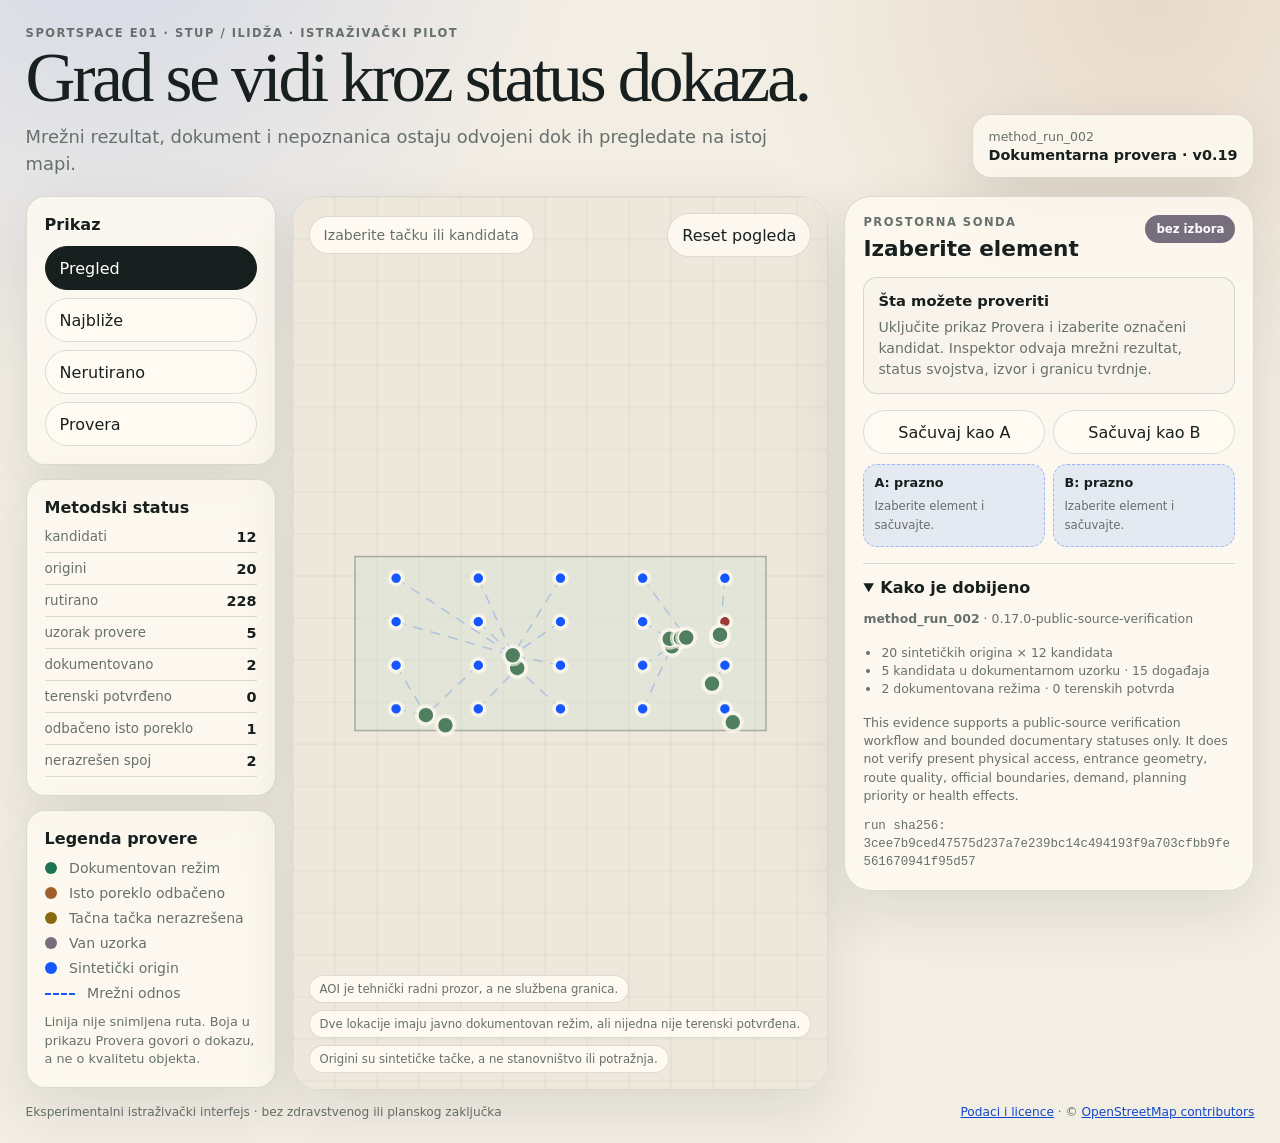
==== index.html @ ebc0cbc0 "Publish SportSpace E01 pilot" ====
<!doctype html>
<html lang="bs">
<head>
  <meta charset="utf-8">
  <meta name="viewport" content="width=device-width, initial-scale=1">
  <meta name="description" content="SportSpace E01: interaktivni GIS pilot za inspekciju mrežnih rezultata, javnih izvora i granica dokaza.">
  <title>SportSpace E01 · dokazna mapa</title>
  <link rel="stylesheet" href="style.css">
</head>
<body>
  <a class="skip-link" href="#inspector">Preskoči na inspektor</a>
  <div class="app-shell">
    <header class="topbar" aria-label="Status pilota">
      <div>
        <p class="eyebrow">SportSpace E01 · Stup / Ilidža · istraživački pilot</p>
        <h1>Grad se vidi kroz status dokaza.</h1>
        <p class="lead">Mrežni rezultat, dokument i nepoznanica ostaju odvojeni dok ih pregledate na istoj mapi.</p>
      </div>
      <div class="release-card" aria-label="Izdanje podataka">
        <span>method_run_002</span>
        <strong>Dokumentarna provera · v0.19</strong>
      </div>
    </header>

    <main class="workspace">
      <aside class="rail" aria-label="Kontrole i legenda">
        <section class="panel compact">
          <h2>Prikaz</h2>
          <div class="mode-grid" role="group" aria-label="Slojevi mape">
            <button class="mode-btn is-active" data-mode="overview">Pregled</button>
            <button class="mode-btn" data-mode="nearest">Najbliže</button>
            <button class="mode-btn" data-mode="unroutable">Nerutirano</button>
            <button class="mode-btn" data-mode="verification">Provera</button>
          </div>
        </section>

        <section class="panel compact">
          <h2>Metodski status</h2>
          <dl class="metric-list" id="metricList"></dl>
        </section>

        <section class="panel compact">
          <h2>Legenda provere</h2>
          <ul class="legend-list">
            <li><span class="dot documented"></span> Dokumentovan režim</li>
            <li><span class="dot rejected"></span> Isto poreklo odbačeno</li>
            <li><span class="dot unresolved"></span> Tačna tačka nerazrešena</li>
            <li><span class="dot unsampled"></span> Van uzorka</li>
            <li><span class="dot origin"></span> Sintetički origin</li>
            <li><span class="line-sample"></span> Mrežni odnos</li>
          </ul>
          <p class="microcopy">Linija nije snimljena ruta. Boja u prikazu Provera govori o dokazu, a ne o kvalitetu objekta.</p>
        </section>
      </aside>

      <section class="map-stage" aria-label="Interaktivna dokazna mapa">
        <canvas id="mapCanvas" width="1200" height="850" tabindex="0" aria-label="Mapa tehničkog prozora, sintetičkih origina i kandidata aktivnosti"></canvas>
        <div class="map-hud" aria-live="polite">
          <span id="hoverReadout">Izaberite tačku ili kandidata</span>
          <button id="resetViewBtn" type="button">Reset pogleda</button>
        </div>
        <div class="status-strip" id="guardrailStrip"></div>
      </section>

      <aside class="inspector panel" id="inspector" aria-label="Inspektor izabranog elementa">
        <div class="inspector-head">
          <div>
            <p class="eyebrow">Prostorna sonda</p>
            <h2 id="selectionTitle">Izaberite element</h2>
          </div>
          <div class="status-pill" id="selectionStatus">bez izbora</div>
        </div>

        <div id="selectionBody" class="selection-body"></div>

        <div class="compare-actions" role="group" aria-label="A/B poređenje">
          <button id="pinA" type="button">Sačuvaj kao A</button>
          <button id="pinB" type="button">Sačuvaj kao B</button>
        </div>
        <div class="compare-grid" id="compareGrid"></div>

        <details class="evidence-box" open>
          <summary>Kako je dobijeno</summary>
          <div id="evidencePanel"></div>
        </details>
      </aside>
    </main>

    <footer class="site-footer">
      <span>Eksperimentalni istraživački interfejs · bez zdravstvenog ili planskog zaključka</span>
      <span><a href="DATA-LICENSE.md">Podaci i licence</a> · © <a href="https://www.openstreetmap.org/copyright" target="_blank" rel="noopener">OpenStreetMap contributors</a></span>
    </footer>
  </div>
  <script src="data/sportspace-data.js"></script>
  <script src="app.js"></script>
</body>
</html>
---- style.css ----
:root {
  --paper: #f3eee4;
  --surface: rgba(255, 251, 243, .78);
  --ink: #18201f;
  --muted: #66706c;
  --hairline: rgba(24, 32, 31, .14);
  --blue: #1557ff;
  --green: #1c7552;
  --orange: #a35f2b;
  --gold: #8a6a10;
  --unknown: #766d7d;
  --danger: #983c37;
  --shadow: 0 20px 60px rgba(24, 32, 31, .11);
  font-family: Inter, ui-sans-serif, system-ui, -apple-system, BlinkMacSystemFont, "Segoe UI", sans-serif;
}
* { box-sizing: border-box; }
html, body { min-height: 100%; }
body {
  margin: 0;
  color: var(--ink);
  background:
    radial-gradient(circle at 8% -8%, rgba(21,87,255,.14), transparent 30rem),
    radial-gradient(circle at 90% 0%, rgba(163,95,43,.14), transparent 25rem),
    var(--paper);
}
button { font: inherit; min-height: 44px; border: 1px solid var(--hairline); border-radius: 999px; padding: 0 14px; color: var(--ink); background: rgba(255,251,243,.86); cursor: pointer; transition: 140ms ease; }
button:hover { border-color: rgba(21,87,255,.42); background: #fffdf8; }
button:active { transform: translateY(1px); }
button:focus-visible, canvas:focus-visible, summary:focus-visible, a:focus-visible { outline: 3px solid rgba(21,87,255,.42); outline-offset: 3px; }
a { color: #1247cc; }
.skip-link { position: fixed; z-index: 30; left: 16px; top: 12px; transform: translateY(-160%); padding: 10px 14px; color: white; background: var(--ink); border-radius: 999px; }
.skip-link:focus { transform: translateY(0); }
.app-shell { min-height: 100vh; padding: clamp(12px, 2vw, 28px); }
.topbar { max-width: 1720px; margin: 0 auto 18px; display: flex; align-items: end; justify-content: space-between; gap: 24px; }
.topbar > *, .workspace > * { min-width: 0; }
.eyebrow { margin: 0 0 8px; color: var(--muted); font-size: .72rem; letter-spacing: .13em; text-transform: uppercase; font-weight: 850; }
h1 { max-width: 1050px; margin: 0; font-family: Georgia, "Times New Roman", serif; font-size: clamp(2.3rem, 5.4vw, 6.6rem); line-height: .88; font-weight: 520; letter-spacing: -.045em; }
.lead { max-width: 760px; margin: 16px 0 0; font-size: clamp(.95rem, 1.4vw, 1.16rem); line-height: 1.5; color: var(--muted); }
.release-card { flex: 0 0 auto; padding: 14px 16px; border: 1px solid var(--hairline); border-radius: 19px; background: var(--surface); box-shadow: var(--shadow); }
.release-card span { display: block; color: var(--muted); font-size: .78rem; }
.release-card strong { display: block; margin-top: 3px; font-size: .9rem; }
.workspace { max-width: 1720px; min-height: min(820px, calc(100vh - 205px)); margin: 0 auto; display: grid; grid-template-columns: minmax(210px, 250px) minmax(480px, 1fr) minmax(320px, 410px); gap: 16px; }
.panel, .map-stage { border: 1px solid var(--hairline); border-radius: 27px; background: var(--surface); box-shadow: var(--shadow); backdrop-filter: blur(18px); }
.panel { padding: 18px; }
.panel.compact { border-radius: 19px; }
.rail { display: flex; flex-direction: column; gap: 14px; }
h2 { margin: 0 0 12px; font-size: 1rem; }
.mode-grid { display: grid; gap: 8px; }
.mode-btn { text-align: left; }
.mode-btn.is-active { color: white; background: var(--ink); border-color: var(--ink); }
.metric-list { display: grid; gap: 8px; margin: 0; }
.metric-list div { display: flex; justify-content: space-between; gap: 12px; padding-bottom: 7px; border-bottom: 1px solid var(--hairline); }
.metric-list dt { color: var(--muted); font-size: .84rem; }
.metric-list dd { margin: 0; font-size: .9rem; font-weight: 850; font-variant-numeric: tabular-nums; }
.legend-list { list-style: none; display: grid; gap: 9px; padding: 0; margin: 0; color: var(--muted); font-size: .88rem; }
.dot { display: inline-block; width: 12px; height: 12px; margin-right: 8px; vertical-align: -1px; border-radius: 50%; }
.dot.documented { background: var(--green); }
.dot.rejected { background: var(--orange); }
.dot.unresolved { background: var(--gold); }
.dot.unsampled { background: var(--unknown); }
.dot.origin { background: var(--blue); }
.line-sample { display: inline-block; width: 30px; margin-right: 8px; vertical-align: middle; border-top: 2px dashed var(--blue); }
.microcopy { margin: 12px 0 0; color: var(--muted); font-size: .8rem; line-height: 1.45; }
.map-stage { position: relative; min-height: 680px; overflow: hidden; }
#mapCanvas { display: block; width: 100%; max-width: 100%; min-width: 0; height: 100%; min-height: 680px; cursor: crosshair; }
.map-hud { position: absolute; z-index: 2; left: 16px; right: 16px; top: 16px; display: flex; align-items: center; justify-content: space-between; gap: 12px; pointer-events: none; }
.map-hud > * { pointer-events: auto; }
#hoverReadout { max-width: min(720px, 73%); padding: 10px 14px; color: var(--muted); background: rgba(255,251,243,.9); border: 1px solid var(--hairline); border-radius: 999px; font-size: .88rem; }
.status-strip { position: absolute; z-index: 2; left: 16px; right: 16px; bottom: 16px; display: flex; flex-wrap: wrap; gap: 7px; pointer-events: none; }
.guardrail-chip, .status-pill, .verification-badge { display: inline-flex; align-items: center; min-height: 28px; padding: 5px 10px; border-radius: 999px; border: 1px solid var(--hairline); background: rgba(255,251,243,.91); color: var(--muted); font-size: .73rem; line-height: 1.2; }
.status-pill { color: white; border-color: transparent; background: var(--unknown); font-weight: 850; white-space: nowrap; }
.status-pill.documented, .verification-badge.documented { background: var(--green); color: white; }
.status-pill.rejected, .verification-badge.rejected { background: var(--orange); color: white; }
.status-pill.unresolved, .verification-badge.unresolved { background: var(--gold); color: white; }
.status-pill.unsampled, .verification-badge.unsampled { background: var(--unknown); color: white; }
.status-pill.origin-status { background: var(--blue); }
.inspector { overflow: auto; max-height: min(820px, calc(100vh - 205px)); }
.inspector-head { display: flex; align-items: flex-start; justify-content: space-between; gap: 12px; margin-bottom: 16px; }
.inspector h2 { margin: 0; font-size: 1.35rem; line-height: 1.1; overflow-wrap: anywhere; }
.selection-body { display: grid; gap: 12px; }
.info-card { padding: 14px; border: 1px solid var(--hairline); border-radius: 14px; background: rgba(246,242,233,.65); }
.info-card h3 { margin: 0 0 8px; font-size: .92rem; }
.info-card p { margin: 0; color: var(--muted); font-size: .88rem; line-height: 1.48; }
.status-explain { padding-bottom: 10px; }
.kv { display: grid; grid-template-columns: minmax(0, 1fr) auto; gap: 7px 12px; font-size: .86rem; }
.kv span:nth-child(odd) { color: var(--muted); }
.kv span:nth-child(even) { max-width: 195px; text-align: right; overflow-wrap: anywhere; font-weight: 800; font-variant-numeric: tabular-nums; }
.event-list { display: grid; gap: 10px; }
.event-list article { padding-top: 10px; border-top: 1px solid var(--hairline); }
.event-list article:first-child { padding-top: 0; border-top: 0; }
.event-list article > div { display: flex; align-items: center; justify-content: space-between; gap: 8px; }
.event-list p { margin-top: 6px; }
.event-list small, .source-list small { display: block; margin-top: 4px; color: var(--muted); font-size: .72rem; }
.verification-badge { min-height: 22px; padding: 3px 7px; font-size: .65rem; }
.source-list { display: grid; gap: 10px; padding: 0; margin: 0; list-style: none; }
.source-link { font-size: .82rem; font-weight: 750; overflow-wrap: anywhere; }
.compare-actions { display: grid; grid-template-columns: 1fr 1fr; gap: 8px; margin: 16px 0 10px; }
.compare-grid { display: grid; grid-template-columns: 1fr 1fr; gap: 8px; }
.compare-card { min-height: 83px; padding: 10px; border: 1px dashed rgba(21,87,255,.35); border-radius: 14px; background: rgba(21,87,255,.1); }
.compare-card strong { display: block; margin-bottom: 5px; font-size: .8rem; }
.compare-card span { color: var(--muted); font-size: .73rem; }
.evidence-box { margin-top: 16px; padding-top: 14px; border-top: 1px solid var(--hairline); }
.evidence-box summary { cursor: pointer; font-weight: 850; }
.evidence-box p, .evidence-box li { color: var(--muted); font-size: .78rem; line-height: 1.45; }
.evidence-box ul { padding-left: 18px; }
.hash { font-family: ui-monospace, SFMono-Regular, Menlo, Consolas, monospace; overflow-wrap: anywhere; }
.site-footer { max-width: 1720px; margin: 15px auto 0; display: flex; justify-content: space-between; gap: 16px; color: var(--muted); font-size: .76rem; }
@media (max-width: 1180px) {
  .workspace { grid-template-columns: 210px minmax(0, 1fr); }
  .inspector { grid-column: 1 / -1; max-height: none; }
}
@media (max-width: 760px) {
  .app-shell { padding: 10px; }
  .topbar { display: block; }
  .release-card { margin-top: 14px; }
  .workspace { grid-template-columns: minmax(0, 1fr); min-height: auto; }
  .rail { order: 2; }
  .map-stage { order: 1; min-height: 560px; }
  .inspector { order: 3; }
  #mapCanvas { min-height: 560px; }
  .map-hud { align-items: stretch; flex-direction: column; }
  #hoverReadout { max-width: 100%; }
  .compare-grid { grid-template-columns: 1fr; }
  .site-footer { display: grid; }
}
@media (prefers-reduced-motion: reduce) {
  *, *::before, *::after { animation-duration: .001ms !important; transition-duration: .001ms !important; }
}
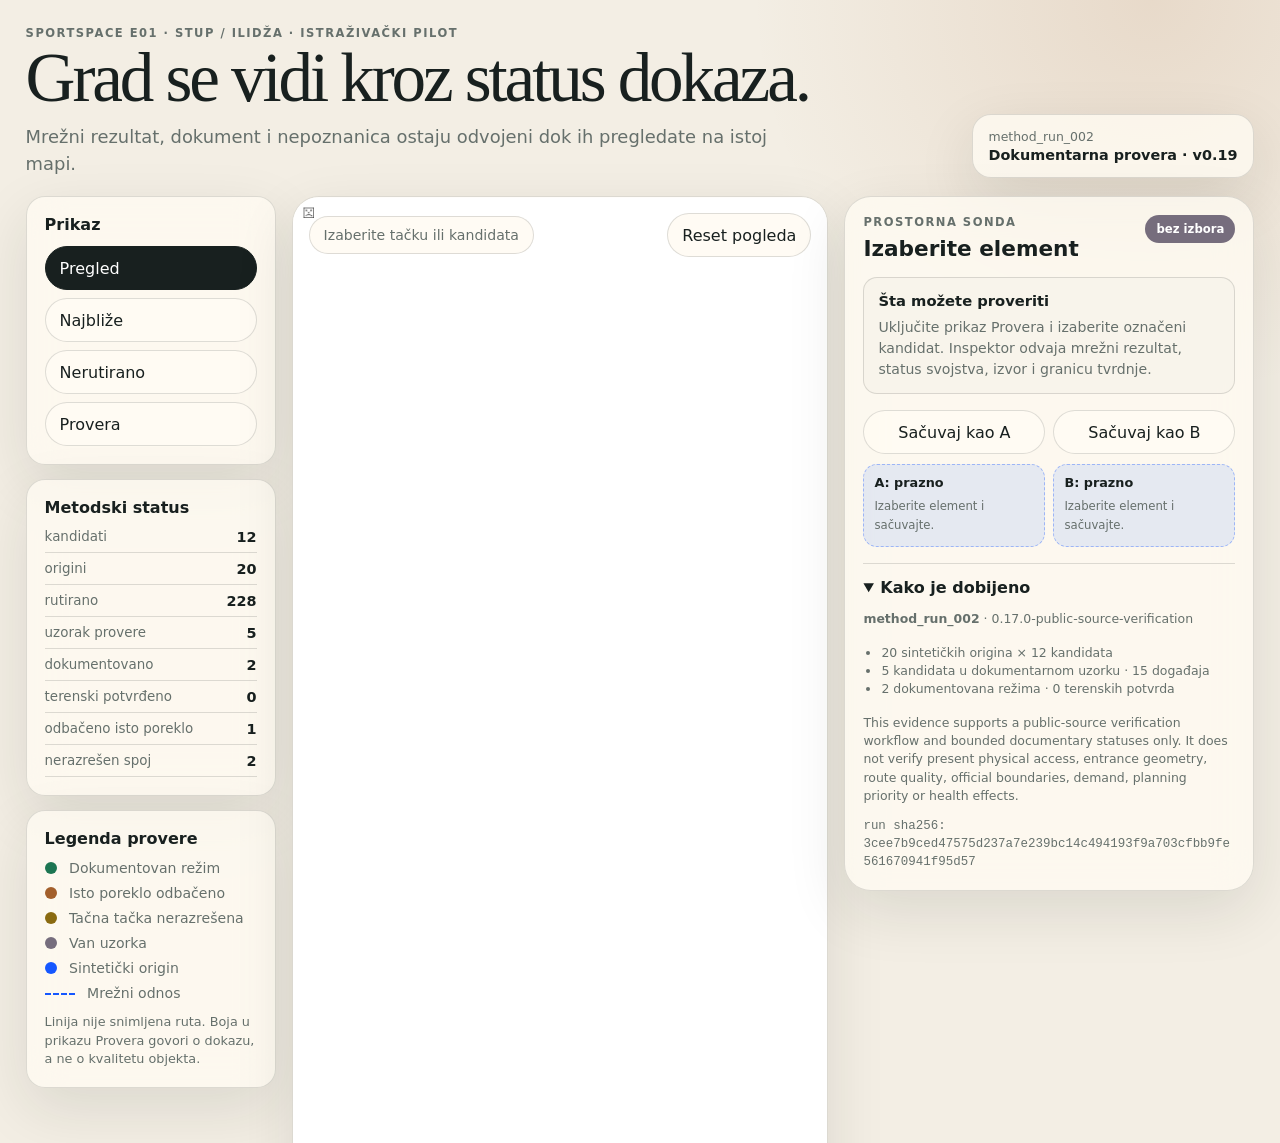
==== commit 78b6c61d: "Credit SportSpace research team" ====
--- a/index.html
+++ b/index.html
@@ -87,7 +87,8 @@
     </main>
 
     <footer class="site-footer">
-      <span>Eksperimentalni istraživački interfejs · bez zdravstvenog ili planskog zaključka</span>
+      <span>Istraživački tim: Semir Poturak · prof. dr. Amra Tuzović</span>
+      <span>Eksperimentalni interfejs · bez zdravstvenog ili planskog zaključka</span>
       <span><a href="DATA-LICENSE.md">Podaci i licence</a> · © <a href="https://www.openstreetmap.org/copyright" target="_blank" rel="noopener">OpenStreetMap contributors</a></span>
     </footer>
   </div>
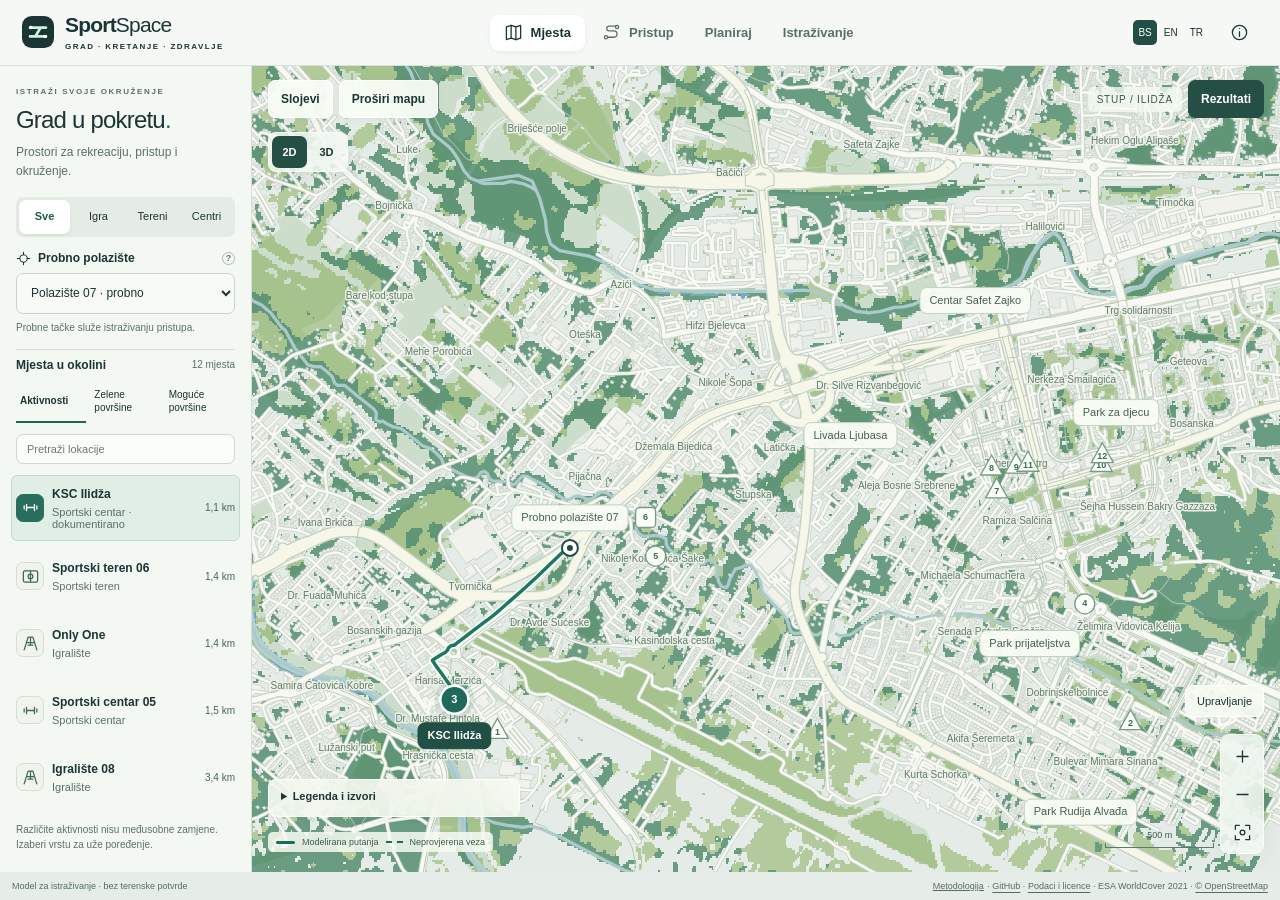
==== commit 3a4402a5: "Publish SportSpace v0.30" ====
--- a/index.html
+++ b/index.html
@@ -3,96 +3,80 @@
 <head>
   <meta charset="utf-8">
   <meta name="viewport" content="width=device-width, initial-scale=1">
-  <meta name="description" content="SportSpace E01: interaktivni GIS pilot za inspekciju mrežnih rezultata, javnih izvora i granica dokaza.">
-  <title>SportSpace E01 · dokazna mapa</title>
-  <link rel="stylesheet" href="style.css">
-</head>
+  <meta name="theme-color" content="#e8eeeb">
+  <meta name="description" content="SportSpace — istraži uslove grada za svakodnevno kretanje. Prostori za aktivnost, mrežni pristup i jasna osnova svakog nalaza.">
+  <title>SportSpace — grad u pokretu</title>
+  <link rel="stylesheet" href="style.css"><link rel="stylesheet" href="planning.css"><link rel="stylesheet" href="environment.css">
+<link rel="stylesheet" href="layers.css"><link rel="stylesheet" href="composition.css"></head>
 <body>
-  <a class="skip-link" href="#inspector">Preskoči na inspektor</a>
-  <div class="app-shell">
-    <header class="topbar" aria-label="Status pilota">
-      <div>
-        <p class="eyebrow">SportSpace E01 · Stup / Ilidža · istraživački pilot</p>
-        <h1>Grad se vidi kroz status dokaza.</h1>
-        <p class="lead">Mrežni rezultat, dokument i nepoznanica ostaju odvojeni dok ih pregledate na istoj mapi.</p>
+  <a class="skip-link" href="#placesList">Preskoči mapu na listu mesta</a>
+  <header class="topbar">
+    <a class="brand" href="./" aria-label="SportSpace, početni pogled">
+      <svg viewBox="0 0 36 36" fill="none" aria-hidden="true"><rect width="36" height="36" rx="11" fill="currentColor"/><path d="M9 13h12l-6 10h12M9 23h6M21 13h6" stroke="#cbf2de" stroke-width="3" stroke-linecap="round" stroke-linejoin="round"/><circle cx="10" cy="13" r="2" fill="white"/><circle cx="26" cy="23" r="2" fill="white"/></svg>
+      <span>Sport<span class="brand-light">Space</span><small>GRAD · KRETANJE · ZDRAVLJE</small></span>
+    </a>
+    <nav class="main-nav" aria-label="Istraživanje grada">
+      <button type="button" class="nav-item active" data-view="places" aria-pressed="true"><span data-icon="map"></span>Mesta</button>
+      <button type="button" class="nav-item" data-view="access" aria-pressed="false"><span data-icon="route"></span>Pristup</button>
+      <button type="button" class="nav-item" id="planningBtn">Planiraj</button>
+      <button type="button" class="nav-item" id="findingsBtn"><span data-icon="chart"></span>Nalazi</button>
+    </nav>
+    <div class="header-context"><span class="location"><span data-icon="pin"></span>Stup / Ilidža</span><div class="language-switch" aria-label="Language / Jezik / Dil"><button type="button" data-language="bs">BS</button><button type="button" data-language="en">EN</button><button type="button" data-language="tr">TR</button></div><span class="pilot-tag">Istraživački pilot <span>24</span></span><button class="icon-button" id="aboutBtn" type="button" aria-label="O projektu"><span data-icon="info"></span></button></div>
+  </header>
+
+  <main class="workspace" id="workspace">
+    <div class="map-surface" id="mapSurface"><canvas id="spatialCanvas" aria-hidden="true" hidden></canvas><canvas id="mapCanvas" tabindex="0" aria-label="Mapa Stupa i Ilidže. Strelice pomeraju pogled, plus i minus menjaju razmeru. Mesta možete izabrati i iz tekstualne liste."></canvas></div>
+    <div class="map-loading" id="loading" role="status">Pripremamo vaš pogled na grad…</div>
+    <div class="mobile-intro"><p class="eyebrow">STUP / ILIDŽA</p><h1>Grad u pokretu.</h1><p>Mesta, vreme puta i scenariji pristupa.</p><div class="mobile-selects"><label><span class="sr-only">Vrsta aktivnosti</span><select id="mobileActivity"><option value="all">Sve aktivnosti</option><option value="playground">Igra</option><option value="pitch">Sport na terenu</option><option value="sports_centre">Sportski centri</option></select></label><label><span class="sr-only">Probno polazište</span><select id="mobileOrigin"></select></label></div></div>
+
+    <aside class="explore glass" aria-label="Izbor aktivnosti i mesta">
+      <div class="explore-heading"><p class="eyebrow">ISTRAŽI SVOJE OKRUŽENJE</p><button type="button" class="icon-button mobile-only" id="closeBrowse" aria-label="Zatvori listu"><span data-icon="close"></span></button></div>
+      <h1>Grad u pokretu<span>.</span></h1><p class="intro-copy">Pronađi mesta za aktivnost. Uporedi vreme puta. Ispitaj kako se izbor menja.</p>
+      <div class="activity-options" role="group" aria-label="Vrsta aktivnosti">
+        <button type="button" data-activity="all" class="selected" aria-pressed="true">Sve</button><button type="button" data-activity="playground" aria-pressed="false">Igra</button><button type="button" data-activity="pitch" aria-pressed="false">Tereni</button><button type="button" data-activity="sports_centre" aria-pressed="false">Centri</button>
       </div>
-      <div class="release-card" aria-label="Izdanje podataka">
-        <span>method_run_002</span>
-        <strong>Dokumentarna provera · v0.19</strong>
+      <label class="origin-label" for="originSelect"><span data-icon="origin"></span>Probno polazište <span class="hint" title="Sintetička tačka za ispitivanje modela, ne stvarna adresa ili stanovnik">?</span></label>
+      <select id="originSelect" class="origin-select"></select>
+      <p class="sampling-note">Probne tačke služe istraživanju pristupa.</p>
+      <div class="list-heading"><h2 id="listTitle">Mesta u okolini</h2><span id="placeCount"></span></div>
+
+      <div class="places-list" id="placesList" tabindex="-1" aria-label="Mesta za aktivnost"></div>
+      <p class="list-footnote" id="listFootnote">Redosled prema izračunatoj mrežnoj udaljenosti.</p>
+    </aside>
+
+    <div class="map-topline" aria-hidden="true"><span class="map-mark"></span><span>PROSTOR ZA AKTIVNOST</span><span class="map-topline-date">OSM · 19.09.2026.</span></div>
+    <div class="view-switch glass" role="group" aria-label="Dimenzije prikaza"><button type="button" data-dimension="2d" aria-pressed="true">2D</button><button type="button" data-dimension="3d" aria-pressed="false">3D</button><span class="view-divider"></span><button type="button" id="rotateLeft" aria-label="Rotiraj prostorni pogled ulevo" title="Rotiraj ulevo">↶</button><button type="button" id="rotateRight" aria-label="Rotiraj prostorni pogled udesno" title="Rotiraj udesno">↷</button></div>
+    <div class="env-layer-badge" id="environmentLayerBadge" hidden>Vegetacione klase · ESA WorldCover 2021<br>Tamno: drveće · svetlo: vegetacija · plavo: voda<br><span class="tree-symbol-note">3D stabla su simboli ćelija, bez izmerenih visina.</span></div>
+    <div class="height-note" id="heightNote" hidden>Visine: OSM / procena iz etaža · nepoznate ravno</div>
+
+    <aside class="detail-panel glass" id="detailPanel" aria-label="Rezultat izabranog mesta">
+      <button type="button" class="mobile-result" id="mobileResult" aria-expanded="false" aria-controls="detailContent"><span class="result-icon" data-icon="pin"></span><span><small>IZABRANO MESTO</small><strong id="mobileResultName">Izaberi mesto</strong></span><span class="mobile-result-value" id="mobileResultValue"></span><span data-icon="chevron"></span></button>
+      <div class="detail-content" id="detailContent">
+        <div class="detail-head"><p class="eyebrow">IZABRANO MESTO</p><button type="button" class="icon-button mobile-only" id="closeDetail" aria-label="Sažmi rezultat"><span data-icon="close"></span></button><span class="index-tag" id="selectionNumber"></span></div>
+        <h2 id="selectionTitle">Izaberi mesto</h2><p class="place-kind" id="selectionKind"></p>
+        <div class="measure-toggle" role="group" aria-label="Način merenja udaljenosti"><button type="button" data-measure="network" class="selected" aria-pressed="true"><span data-icon="route"></span>Kroz mrežu</button><button type="button" data-measure="air" aria-pressed="false"><span data-icon="line"></span>Vazdušno</button></div>
+        <div id="accessSummary" class="access-summary" hidden></div><div id="selectionBody"></div>
+        <div id="environmentQuick" class="environment-quick"></div><div class="evidence-summary" id="evidenceSummary"></div>
+        <details class="evidence-details" id="evidenceDetails"><summary>Detalji i izvori <span data-icon="arrow"></span></summary><div id="evidenceBody"></div></details>
       </div>
-    </header>
+    </aside>
 
-    <main class="workspace">
-      <aside class="rail" aria-label="Kontrole i legenda">
-        <section class="panel compact">
-          <h2>Prikaz</h2>
-          <div class="mode-grid" role="group" aria-label="Slojevi mape">
-            <button class="mode-btn is-active" data-mode="overview">Pregled</button>
-            <button class="mode-btn" data-mode="nearest">Najbliže</button>
-            <button class="mode-btn" data-mode="unroutable">Nerutirano</button>
-            <button class="mode-btn" data-mode="verification">Provera</button>
-          </div>
-        </section>
+    <div class="map-layers glass" role="group" aria-label="Kartografski prikaz"><button type="button" id="buildingsBtn" aria-pressed="true"><span data-icon="layers"></span>Zgrade</button><span class="control-divider"></span><button type="button" id="originsBtn" aria-pressed="false"><span data-icon="origin"></span>Polazišta</button><span class="control-divider"></span><button type="button" id="environmentBtn">Zelenilo · voda · vazduh</button></div>
+    <details class="map-help glass"><summary>Kako se kreće mapa?</summary><p>Povuci: pomeranje · točkić ili dva prsta: zum.<br>3D: desni taster + povlačenje ili Shift + povlačenje rotira i naginje. Dva prsta mogu i da rotiraju.<br>Klik na broj: detalji. Tastatura: strelice, +/−, Home; Q/E rotacija, R/F nagib.</p></details><div class="map-controls glass" aria-label="Kontrole mape"><button type="button" class="icon-button compass" id="northBtn" aria-label="Vrati početni kadar">N<span>↑</span></button><span class="control-divider"></span><button type="button" class="icon-button" id="zoomIn" aria-label="Uvećaj mapu"><span data-icon="plus"></span></button><button type="button" class="icon-button" id="zoomOut" aria-label="Umanji mapu"><span data-icon="minus"></span></button><button type="button" class="icon-button" id="fitBtn" aria-label="Prikaži celo područje"><span data-icon="fit"></span></button></div>
+    <div class="map-key"><span class="legend-route"></span><span id="mapKeyLabel">Modelovana putanja</span><span class="key-separator">·</span><span class="legend-snap"></span>Neproverena veza</div>
+    <div class="map-scale" id="mapScale" aria-label="Razmera mape"></div>
+    <section class="finding-strip glass" aria-label="Istraživački nalaz"><div class="finding-index">01<span>/ 03</span></div><div class="finding-title"><p class="eyebrow">ŠTA NAM PODACI OTKRIVAJU</p><h2>Blizu na mapi.<br>Drugačije kroz grad.</h2></div><div class="finding-number"><strong>5<span>/19</span></strong><span>polazišta menja<br>najbliže mesto</span></div><p class="finding-copy">Izbor vazdušne ili mrežne udaljenosti menja odgovor u ovom probnom modelu.</p><button type="button" id="storyBtn" class="story-button">Istraži razliku <span data-icon="arrow"></span></button></section>
+    <footer class="map-footer"><span>Model za istraživanje · bez terenske potvrde</span><span><button type="button" id="methodologyBtn">Metodologija</button><span> · </span><a href="https://github.com/3esign/sportspace-pilot" target="_blank" rel="noopener" title="Javni repozitorijum za objavljenu v0.30 verziju">GitHub</a><span> · </span><a href="DATA-LICENSE.md">Podaci i licence</a><span> · ESA WorldCover 2021</span><span> · </span><a href="https://www.openstreetmap.org/copyright" target="_blank" rel="noopener">© OpenStreetMap</a></span></footer>
+    <div class="map-tooltip" id="mapTooltip" hidden></div>
+    <p class="sr-only" id="liveAnnouncement" role="status" aria-live="polite"></p>
+  </main>
 
-        <section class="panel compact">
-          <h2>Metodski status</h2>
-          <dl class="metric-list" id="metricList"></dl>
-        </section>
+  <dialog id="findingsDialog" class="modal"><div class="modal-top"><span class="eyebrow">SPORTSPACE / ISTRAŽIVANJE</span><button type="button" class="icon-button" data-close="findingsDialog" aria-label="Zatvori nalaze"><span data-icon="close"></span></button></div><h2>Šta za sada znamo.</h2><p class="modal-lead">Mali, proverljiv pilot o mogućnostima kretanja kroz grad.</p><div id="findingsContent"></div><div class="research-chain"><span>Prostor</span><span>→</span><span>Mogućnosti kretanja</span><span>→</span><span class="future">Ponašanje</span><span>→</span><span class="future">Zdravlje</span></div><p class="modal-note">Sada ispitujemo prostor i model pristupa. Stvarno korišćenje prostora i zdravstveni efekti još nisu mereni.</p></dialog>
+  <dialog id="aboutDialog" class="modal"><div class="modal-top"><span class="eyebrow">O PROJEKTU</span><button type="button" class="icon-button" data-close="aboutDialog" aria-label="Zatvori opis projekta"><span data-icon="close"></span></button></div><h2>Grad kao prostor<br>svakodnevnog kretanja.</h2><p class="modal-lead">SportSpace povezuje mesta za aktivnost, puteve do njih i osnovu svakog nalaza. Cilj je da razumemo šta grad omogućava i gde postoji prostor za promenu.</p><button type="button" id="methodologyFromAbout" class="env-action">Kako radi: metodologija, matematički modeli i literatura →</button><div class="about-grid"><section><h3>Ovaj pilot</h3><p>12 OSM kandidata, 20 sintetičkih polazišta i jedan mrežni model za Stup / Ilidžu. Obuhvat je tehnički prozor, a ne službena granica naselja.</p></section><section><h3>Kako čitati mapu</h3><p>Zgrade, ulice, vodotokovi i zelene površine daju kartografski kontekst. Nisu merenje kvaliteta sredine. U 3D prikazu visine potiču iz OSM-a ili procene od 3 m po upisanoj etaži. Nepoznate visine ostaju ravne. Vreme hoda je modelovano brzinom 1,2 m/s.</p></section><section><h3>Šta još proveravamo</h3><p>Stvarne ulaze, režime pristupa i kvalitet pešačke mreže. Dokumentovan režim ne znači da je mesto besplatno ili svima dostupno.</p></section><section><h3>Istraživački tim</h3><p>doc. dr. Semir Poturak<br>prof. dr. Amra Tuzović</p><p class="author-affiliation">University of Travnik,<br>Faculty of Technical Sciences<br><a href="https://fts.edu.ba/" target="_blank" rel="noopener">fts.edu.ba ↗</a></p></section></div><p class="modal-note">Interfejs v0.30 · metodski rezultat method_run_002 · izvori 19.09.2026. <a href="NOTICE.md">Napomena o istraživanju</a></p></dialog>
+  <dialog id="planningDialog" class="modal planning-modal" aria-labelledby="planTitle"><div class="modal-top"><span class="eyebrow">OD PITANJA DO ODLUKE</span><button type="button" class="icon-button" id="closePlanning" aria-label="Zatvori planiranje">✕</button></div><div class="plan-modes" role="group" aria-label="Svrha istraživanja"><button type="button" data-plan-mode="daily" aria-pressed="true">Moja aktivnost</button><button type="button" data-plan-mode="city" aria-pressed="false">Scenario za grad</button><button type="button" id="environmentFromPlan">Zelenilo i vazduh ↗</button></div><h2 id="planTitle"></h2><p class="modal-lead" id="planLead"></p><div class="plan-layout"><div class="plan-controls"><label>Aktivnost<select id="planActivity"><option value="playground">Igra / igrališta</option><option value="pitch">Sport na terenu</option><option value="sports_centre">Sportski centri</option><option value="all">Sve aktivnosti</option></select></label><label id="planOriginLabel">Polazište<select id="planOrigin"></select></label><label id="planExcludedLabel" hidden>Izuzmi jedno mesto<select id="planExcluded"></select></label><label class="plan-time">Vreme puta · jedan smer<output id="planMinutesValue" for="planMinutes">15 min</output><input id="planMinutes" type="range" min="5" max="45" step="5" value="15"></label><p id="planScope"></p><p class="plan-status"><strong>Model, bez podataka uživo</strong>OSM snimak 19.09.2026. Rezultati se menjaju sa tvojim izborom. Današnja otvorenost nije poznata.</p></div><section id="planResults" aria-label="Rezultat planiranja"></section></div><div class="plan-bottom"><p>20 sintetičkih polazišta · nisu stanovnici ili adrese.<br>Scenario menja skup odredišta, ne mrežu, ponašanje ili zdravlje.</p><button type="button" class="plan-export" id="planExport" hidden>Izvezi scenario · CSV ↓</button></div><p id="planAnnouncement" class="sr-only" role="status" aria-live="polite"></p></dialog>
+  <dialog id="environmentDialog" class="modal environment-dialog" aria-labelledby="environmentTitle"><div class="modal-top"><span class="eyebrow">SPORTSPACE / DOSTUPNOST + OKRUŽENJE</span><button id="closeEnvironment" class="icon-button" type="button" aria-label="Zatvori okruženje">✕</button></div><h2 id="environmentTitle">Do aktivnosti, kroz zeleniji grad.</h2><p class="env-intro">Uporedi vreme puta i vegetaciono okruženje, pa istraži sezonski profil vazduha. Satelitski pokrivač i regionalni vazduh su iz 2021; mesta i mreža iz OSM snimka 2026. Ovo je povezivanje različitih vremenskih preseka.</p><div class="env-tabs" role="group" aria-label="Pokazatelji okruženja"><button type="button" data-env-tab="green" aria-pressed="true">Zelenilo i put</button><button type="button" data-env-tab="air" aria-pressed="false">Vazduh kroz godinu</button><button type="button" data-env-tab="models" aria-pressed="false">Modeli dostupnosti</button></div><div id="envGreenPanel" class="env-grid"><div class="env-controls"><label>Profil mesta<select id="envCandidate"></select></label><label>Vrsta aktivnosti<select id="envActivity"><option value="playground">Igra / igrališta</option><option value="pitch">Sportski tereni</option><option value="sports_centre">Sportski centri</option></select></label><label>Okolina mesta<select id="envRadius"><option value="100">100 metara</option><option value="300" selected>300 metara</option><option value="500">500 metara</option></select></label><button type="button" class="env-action" id="environmentLayerBtn" aria-pressed="false">Prikaži vegetaciju na mapi</button><button type="button" class="env-action" id="envShowMap">Otvori mesto i sloj na 2D/3D mapi →</button><h3>ISPITAJ ZAJEDNO</h3><label>Vreme puta · jedan smer<select id="envMinutes"><option value="10">Do 10 minuta</option><option value="15" selected>Do 15 minuta</option><option value="30">Do 30 minuta</option><option value="45">Do 45 minuta</option></select></label><label>Najmanje vegetacije<output id="envGreenValue" for="envGreen">20%</output><input type="range" id="envGreen" min="0" max="80" step="5" value="20"></label><p class="env-note" id="envOriginNote"></p></div><section class="env-result"><p class="eyebrow">OKRUŽENJE ODREDIŠTA</p><h3 id="envPlaceName"></h3><div class="env-metrics" id="envMetrics"></div><div id="envLandcover"></div><p class="env-note" id="envPlaceNote"></p><div id="envScatter"></div><div class="env-compare" id="envCompare"></div><p class="env-note" id="envRouteSensitivity"></p><div class="env-scenario" id="envScenario"></div></section></div><section id="envAirPanel" hidden><div class="env-regional"><strong>Isti regionalni kontekst za sva mesta.</strong> Mreža CAMS 0,1° (približno 11 km sever–jug), izabrana ćelija 43,8° N / 18,3° E. Ovaj prikaz ne razlikuje vazduh između susednih ulica ili igrališta. Istorijski model, nije stanica ni podatak uživo.</div><div class="env-air-controls" style="margin-top:20px"><label>Parametar<select id="envPollutant"><option value="pm2_5">PM₂.₅</option><option value="pm10">PM₁₀</option><option value="nitrogen_dioxide">NO₂</option><option value="ozone">O₃</option></select></label><label>Mesec za poređenje<select id="envMonth"><option value="1">Januar</option><option value="2">Februar</option><option value="3">Mart</option><option value="4">April</option><option value="5">Maj</option><option value="6">Jun</option><option value="7">Jul</option><option value="8">Avgust</option><option value="9">Septembar</option><option value="10">Oktobar</option><option value="11">Novembar</option><option value="12">Decembar</option></select></label></div><div class="env-metrics" id="envAirMetrics"></div><div id="envAirChart" class="env-air-chart"></div><p class="env-note" id="envAirReading"></p><div id="envHourly"></div></section><section id="envModelPanel" hidden><p class="env-regional">Tri poznate porodice modela, isti podaci. Svaki pogled odgovara na drugo pitanje; promena modela nije nova činjenica o gradu.</p><div class="model-controls"><label>Model<select id="accessModel"><option value="nearest">Najbliže mesto · min</option><option value="cumulative">Broj mogućnosti · prag</option><option value="potential">Potencijal · opadanje sa udaljenošću</option></select></label><label>Aktivnost<select id="modelActivity"><option value="playground">Igrališta</option><option value="pitch">Sportski tereni</option><option value="sports_centre">Sportski centri</option></select></label><label id="modelThresholdLabel" hidden>Prag T<select id="modelThreshold"><option value="10">10 min</option><option value="15" selected>15 min</option><option value="30">30 min</option><option value="45">45 min</option></select></label><label id="modelHalfLifeLabel" hidden>Poluvreme h<select id="modelHalfLife"><option value="10">10 min</option><option value="15" selected>15 min</option><option value="30">30 min</option></select></label></div><div id="modelDescription" class="model-description"></div><p id="modelSummary" class="env-note"></p><div id="modelGrid" class="model-grid"></div><p id="modelExplanation" class="env-note"></p><p class="env-note">Pločice su svih 20 sintetičkih polazišta, a ne naselja ili stanovnici. Dužina trake prikazuje veličinu vrednosti, ne univerzalnu ocenu kvaliteta. Klik otvara polazište na mapi. Regionalni vazduh se ne koristi za rangiranje ovih tačaka.</p></section><div class="env-footer"><p>© <a href="https://esa-worldcover.org/en/data-access" target="_blank" rel="noopener">ESA WorldCover project 2021</a> / Contains modified Copernicus Sentinel data (2021) processed by ESA WorldCover consortium. Vazduh: <a href="https://ads.atmosphere.copernicus.eu/datasets/cams-europe-air-quality-reanalyses?tab=overview" target="_blank" rel="noopener">CAMS ENSEMBLE</a> preko <a href="https://open-meteo.com/" target="_blank" rel="noopener">Open-Meteo</a>. Podaci CC BY 4.0; prostorna obrada i agregacija: SportSpace. <button type="button" id="methodologyFromEnv" class="text-link">Metod, modeli i literatura</button>.</p><button type="button" id="envExport">Izvezi poređenje · CSV ↓</button></div></dialog>
+<dialog id="methodologyDialog" class="modal methodology-dialog" aria-labelledby="methodologyTitle"><div class="modal-top"><span class="eyebrow">SPORTSPACE / METODOLOGIJA</span><button type="button" class="icon-button" id="closeMethodology" aria-label="Zatvori metodologiju">✕</button></div><h2 id="methodologyTitle">Od javnih podataka<br>do razumljivog poređenja.</h2><p class="modal-lead">Istražujemo prostorne mogućnosti za aktivnost: koliko su mesta dostupna kroz modelovanu mrežu, kakvo im je vegetaciono i vodeno okruženje i kako se regionalni vazduh menja kroz godinu.</p><div class="method-chain"><span>Izvori</span>→<span>Prostorni račun</span>→<span>Poređenje modela</span>→<span>Tumačenje</span></div><section><h3>1. Podaci i vremenski preseci</h3><p><strong>OSM, 19.09.2026:</strong> 12 kandidata za aktivnost, 20 sintetičkih polazišta i 240 parova. Postojeći model daje 228 putanja; jedno polazište nema vezu. Polazišta nisu stanovnici ili stvarne korisničke adrese.</p><p><strong>ESA WorldCover 2021 v200:</strong> klasifikovan pokrivač zemljišta, nominalno 10 m. Obrađen lokalni izvod: drveće, ostale vegetacione klase, poljoprivreda, izgrađene i vodene površine. Zgrade i vodotokovi iz OSM-a daju dodatni kartografski kontekst.</p><p><strong>CAMS preko Open-Meteo, 2021:</strong> 8.760 satnih vrednosti za svaki od PM₂.₅, PM₁₀, NO₂ i O₃, ćelija 43,8° N / 18,3° E, mreža 0,1°. To je istorijski regionalni model, ne lokalna stanica. Okruženje iz 2021. povezujemo sa mrežom iz 2026; ne predstavljamo ih kao istovremeno posmatran grad.</p></section><section><h3>2. Put i vreme</h3><p>Najkraći put traži se u postojećem grafu. Vreme je dužina puta podeljena pretpostavljenom brzinom 1,2 m/s. Isprekidane spojnice do grafa ostaju posebno označene. Nepronađena veza nije dokaz stvarne neprohodnosti.</p><p>Prikaz putanje je model, a animacija otkriva njenu geometriju. Nisu snimljeno kretanje ljudi ili potvrđena navigacija.</p></section><section><h3>3. Tri modela dostupnosti</h3><p><code>Mᵢ = minⱼ tᵢⱼ</code> — vreme do najbližeg odredišta iste aktivnosti.</p><p><code>Cᵢ(T) = Σⱼ 1(tᵢⱼ ≤ T)</code> — broj odredišta unutar vremena T. Jednako udaljena mesta tretira jednako, ali ima oštar prag.</p><p><code>Pᵢ(h) = Σⱼ 2^(−tᵢⱼ / h)</code> — potencijal dostupnosti sa postepenim opadanjem. Na h minuta odredište doprinosi 0,5. Svako mesto ima težinu 1; kapacitet nije poznat. Parametar h je izbor scenarija, ne izmeren obrazac ponašanja.</p><p>Ovo su primene poznatih porodica modela, ne novi zdravstveni modeli. Osnova: <a href="https://doi.org/10.1787/c62be65d-en" target="_blank" rel="noopener">Geurs (2018), Transport Planning With Accessibility Indices in the Netherlands</a>.</p></section><section><h3>4. Vegetacija i voda</h3><p>U krugovima radijusa 100, 300 i 500 m oko tačke mesta računamo udeo validne površine piksela određene klase. Piksel pripada krugu prema svom centru; površina je ponderisana geografskom širinom. Vegetacija obuhvata klase 10, 20, 30, 90, 95 i 100; poljoprivreda (40) je odvojena. Trajna voda je klasa 80.</p><p>Drveće znači površinu klasifikovanu u klasu drveća, ne gustinu krošnji. Uz put računamo udeo dužine sa vegetacionim pikselom unutar 25 m, i 50 m za poređenje osetljivosti. Uzorkovanje je na najviše 10 m; spojnice do grafa su isključene.</p><p>Prisustvo vode ne dokazuje pristup obali, kvalitet vode ili kupanje. Vegetacija ne dokazuje hlad, vidljivost ili slobodan ulaz. Osnova klasifikacije: <a href="https://esa-worldcover.s3.eu-central-1.amazonaws.com/v200/2021/docs/WorldCover_PUM_V2.0.pdf" target="_blank" rel="noopener">WorldCover Product User Manual v2.0</a>.</p></section><section><h3>5. Kompromisi i scenariji</h3><p>Pareto izbor nema drugu prikazanu opciju iste aktivnosti koja ima kraći ili jednak put i više ili jednako vegetacije, uz bar jednu strogu prednost. To poredi dva kriterijuma bez zbirnog skora. Osnova: <a href="https://web.stanford.edu/~boyd/cvxbook/" target="_blank" rel="noopener">Boyd i Vandenberghe (2004), §4.7</a>.</p><p>Izuzimanje mesta menja skup odredišta, ne uličnu mrežu. Zajednički uslov vremena i udela vegetacije pokazuje osetljivost na izabrane pragove. Rezultati 20 probnih polazišta nisu procenti stanovništva. Ne optimizujemo alternativne trase do istog odredišta.</p></section><section><h3>6. Vazduh i 3D prikaz</h3><p>Vazduh agregiramo iz satnih podataka u mesečne, godišnje i prosečne satne profile. Jedinica je µg/m³, vreme UTC. Zimski meseci znače januar, februar i decembar iste 2021. godine. Ista regionalna ćelija važi za sva mesta; ne koristimo je da lokalno rangiramo igrališta.</p><p>3D visine zgrada dolaze iz OSM-a ili procene po etažama. Stilizovana stabla predstavljaju uzorkovane satelitske ćelije drveća: njihov broj, oblik i simbolična visina nisu inventar stabala niti model senke. Sadržajni račun koristi raster, ne nacrtane modele.</p></section><section><h3>7. Ponovljivost, licence i granice</h3><p>Računi imaju skripte, originalne ulaze, hashove i provere. CSV izvoz beleži parametre i godine. WorldCover i Open-Meteo/CAMS podaci koriste se uz CC BY 4.0 atribuciju; OSM izvedena baza zadržava ODbL. Besplatna API usluga Open-Meteo ima posebne nekomercijalne uslove. Stari stanični prepis Ilidža 2024 nije deo ovog novog javnog skupa zbog nerazrešenih prava redistribucije.</p><p>Rad koristi postojeće sekundarne podatke. Ne zahteva nova merenja; terenska i korisnička istraživanja mogu biti budući rad. Prostorni pokazatelji ne predstavljaju izmerene zdravstvene efekte. Širi okvir: <a href="https://www.who.int/europe/publications/i/item/WHO-EURO-2016-3352-43111-60341" target="_blank" rel="noopener">WHO (2016), Urban green spaces and health</a>.</p><p><a href="ENVIRONMENT-METHODS.md">Detaljan postupak i izvori</a> · <a href="DATA-LICENSE.md">Licence</a> · <a href="https://github.com/3esign/sportspace-pilot" target="_blank" rel="noopener">GitHub repozitorijum ↗</a></p><p class="env-note">Javni interfejs v0.30. Repozitorijum i stranica prikazuju ovo izdanje.</p></section><p class="modal-note">doc. dr. Semir Poturak · prof. dr. Amra Tuzović<br>University of Travnik, Faculty of Technical Sciences</p></dialog>
 
-        <section class="panel compact">
-          <h2>Legenda provere</h2>
-          <ul class="legend-list">
-            <li><span class="dot documented"></span> Dokumentovan režim</li>
-            <li><span class="dot rejected"></span> Isto poreklo odbačeno</li>
-            <li><span class="dot unresolved"></span> Tačna tačka nerazrešena</li>
-            <li><span class="dot unsampled"></span> Van uzorka</li>
-            <li><span class="dot origin"></span> Sintetički origin</li>
-            <li><span class="line-sample"></span> Mrežni odnos</li>
-          </ul>
-          <p class="microcopy">Linija nije snimljena ruta. Boja u prikazu Provera govori o dokazu, a ne o kvalitetu objekta.</p>
-        </section>
-      </aside>
-
-      <section class="map-stage" aria-label="Interaktivna dokazna mapa">
-        <canvas id="mapCanvas" width="1200" height="850" tabindex="0" aria-label="Mapa tehničkog prozora, sintetičkih origina i kandidata aktivnosti"></canvas>
-        <div class="map-hud" aria-live="polite">
-          <span id="hoverReadout">Izaberite tačku ili kandidata</span>
-          <button id="resetViewBtn" type="button">Reset pogleda</button>
-        </div>
-        <div class="status-strip" id="guardrailStrip"></div>
-      </section>
-
-      <aside class="inspector panel" id="inspector" aria-label="Inspektor izabranog elementa">
-        <div class="inspector-head">
-          <div>
-            <p class="eyebrow">Prostorna sonda</p>
-            <h2 id="selectionTitle">Izaberite element</h2>
-          </div>
-          <div class="status-pill" id="selectionStatus">bez izbora</div>
-        </div>
-
-        <div id="selectionBody" class="selection-body"></div>
-
-        <div class="compare-actions" role="group" aria-label="A/B poređenje">
-          <button id="pinA" type="button">Sačuvaj kao A</button>
-          <button id="pinB" type="button">Sačuvaj kao B</button>
-        </div>
-        <div class="compare-grid" id="compareGrid"></div>
-
-        <details class="evidence-box" open>
-          <summary>Kako je dobijeno</summary>
-          <div id="evidencePanel"></div>
-        </details>
-      </aside>
-    </main>
-
-    <footer class="site-footer">
-      <span>Istraživački tim: Semir Poturak · prof. dr. Amra Tuzović</span>
-      <span>Eksperimentalni interfejs · bez zdravstvenog ili planskog zaključka</span>
-      <span><a href="DATA-LICENSE.md">Podaci i licence</a> · © <a href="https://www.openstreetmap.org/copyright" target="_blank" rel="noopener">OpenStreetMap contributors</a></span>
-    </footer>
-  </div>
-  <script src="data/sportspace-data.js"></script>
-  <script src="app.js"></script>
-</body>
+  <script src="data/sportspace-data.js"></script><script src="data/display-data.js"></script><script src="scene3d.js"></script><script src="data/environment-data.js"></script><script src="i18n-data.js"></script><script src="i18n.js"></script><script src="app.js"></script><script src="planning.js"></script><script src="access-models.js"></script><script src="environment.js"></script>
+<script src="data/green-context.js"></script><script src="data/green-candidates.js"></script><script src="layers.js"></script><script src="method24.js"></script><script src="origin-profile.js"></script><script src="data/research-data.js"></script><script src="composition.js"></script><script src="research.js"></script></body>
 </html>
--- a/style.css
+++ b/style.css
@@ -1,128 +1,22 @@
-:root {
-  --paper: #f3eee4;
-  --surface: rgba(255, 251, 243, .78);
-  --ink: #18201f;
-  --muted: #66706c;
-  --hairline: rgba(24, 32, 31, .14);
-  --blue: #1557ff;
-  --green: #1c7552;
-  --orange: #a35f2b;
-  --gold: #8a6a10;
-  --unknown: #766d7d;
-  --danger: #983c37;
-  --shadow: 0 20px 60px rgba(24, 32, 31, .11);
-  font-family: Inter, ui-sans-serif, system-ui, -apple-system, BlinkMacSystemFont, "Segoe UI", sans-serif;
-}
-* { box-sizing: border-box; }
-html, body { min-height: 100%; }
-body {
-  margin: 0;
-  color: var(--ink);
-  background:
-    radial-gradient(circle at 8% -8%, rgba(21,87,255,.14), transparent 30rem),
-    radial-gradient(circle at 90% 0%, rgba(163,95,43,.14), transparent 25rem),
-    var(--paper);
-}
-button { font: inherit; min-height: 44px; border: 1px solid var(--hairline); border-radius: 999px; padding: 0 14px; color: var(--ink); background: rgba(255,251,243,.86); cursor: pointer; transition: 140ms ease; }
-button:hover { border-color: rgba(21,87,255,.42); background: #fffdf8; }
-button:active { transform: translateY(1px); }
-button:focus-visible, canvas:focus-visible, summary:focus-visible, a:focus-visible { outline: 3px solid rgba(21,87,255,.42); outline-offset: 3px; }
-a { color: #1247cc; }
-.skip-link { position: fixed; z-index: 30; left: 16px; top: 12px; transform: translateY(-160%); padding: 10px 14px; color: white; background: var(--ink); border-radius: 999px; }
-.skip-link:focus { transform: translateY(0); }
-.app-shell { min-height: 100vh; padding: clamp(12px, 2vw, 28px); }
-.topbar { max-width: 1720px; margin: 0 auto 18px; display: flex; align-items: end; justify-content: space-between; gap: 24px; }
-.topbar > *, .workspace > * { min-width: 0; }
-.eyebrow { margin: 0 0 8px; color: var(--muted); font-size: .72rem; letter-spacing: .13em; text-transform: uppercase; font-weight: 850; }
-h1 { max-width: 1050px; margin: 0; font-family: Georgia, "Times New Roman", serif; font-size: clamp(2.3rem, 5.4vw, 6.6rem); line-height: .88; font-weight: 520; letter-spacing: -.045em; }
-.lead { max-width: 760px; margin: 16px 0 0; font-size: clamp(.95rem, 1.4vw, 1.16rem); line-height: 1.5; color: var(--muted); }
-.release-card { flex: 0 0 auto; padding: 14px 16px; border: 1px solid var(--hairline); border-radius: 19px; background: var(--surface); box-shadow: var(--shadow); }
-.release-card span { display: block; color: var(--muted); font-size: .78rem; }
-.release-card strong { display: block; margin-top: 3px; font-size: .9rem; }
-.workspace { max-width: 1720px; min-height: min(820px, calc(100vh - 205px)); margin: 0 auto; display: grid; grid-template-columns: minmax(210px, 250px) minmax(480px, 1fr) minmax(320px, 410px); gap: 16px; }
-.panel, .map-stage { border: 1px solid var(--hairline); border-radius: 27px; background: var(--surface); box-shadow: var(--shadow); backdrop-filter: blur(18px); }
-.panel { padding: 18px; }
-.panel.compact { border-radius: 19px; }
-.rail { display: flex; flex-direction: column; gap: 14px; }
-h2 { margin: 0 0 12px; font-size: 1rem; }
-.mode-grid { display: grid; gap: 8px; }
-.mode-btn { text-align: left; }
-.mode-btn.is-active { color: white; background: var(--ink); border-color: var(--ink); }
-.metric-list { display: grid; gap: 8px; margin: 0; }
-.metric-list div { display: flex; justify-content: space-between; gap: 12px; padding-bottom: 7px; border-bottom: 1px solid var(--hairline); }
-.metric-list dt { color: var(--muted); font-size: .84rem; }
-.metric-list dd { margin: 0; font-size: .9rem; font-weight: 850; font-variant-numeric: tabular-nums; }
-.legend-list { list-style: none; display: grid; gap: 9px; padding: 0; margin: 0; color: var(--muted); font-size: .88rem; }
-.dot { display: inline-block; width: 12px; height: 12px; margin-right: 8px; vertical-align: -1px; border-radius: 50%; }
-.dot.documented { background: var(--green); }
-.dot.rejected { background: var(--orange); }
-.dot.unresolved { background: var(--gold); }
-.dot.unsampled { background: var(--unknown); }
-.dot.origin { background: var(--blue); }
-.line-sample { display: inline-block; width: 30px; margin-right: 8px; vertical-align: middle; border-top: 2px dashed var(--blue); }
-.microcopy { margin: 12px 0 0; color: var(--muted); font-size: .8rem; line-height: 1.45; }
-.map-stage { position: relative; min-height: 680px; overflow: hidden; }
-#mapCanvas { display: block; width: 100%; max-width: 100%; min-width: 0; height: 100%; min-height: 680px; cursor: crosshair; }
-.map-hud { position: absolute; z-index: 2; left: 16px; right: 16px; top: 16px; display: flex; align-items: center; justify-content: space-between; gap: 12px; pointer-events: none; }
-.map-hud > * { pointer-events: auto; }
-#hoverReadout { max-width: min(720px, 73%); padding: 10px 14px; color: var(--muted); background: rgba(255,251,243,.9); border: 1px solid var(--hairline); border-radius: 999px; font-size: .88rem; }
-.status-strip { position: absolute; z-index: 2; left: 16px; right: 16px; bottom: 16px; display: flex; flex-wrap: wrap; gap: 7px; pointer-events: none; }
-.guardrail-chip, .status-pill, .verification-badge { display: inline-flex; align-items: center; min-height: 28px; padding: 5px 10px; border-radius: 999px; border: 1px solid var(--hairline); background: rgba(255,251,243,.91); color: var(--muted); font-size: .73rem; line-height: 1.2; }
-.status-pill { color: white; border-color: transparent; background: var(--unknown); font-weight: 850; white-space: nowrap; }
-.status-pill.documented, .verification-badge.documented { background: var(--green); color: white; }
-.status-pill.rejected, .verification-badge.rejected { background: var(--orange); color: white; }
-.status-pill.unresolved, .verification-badge.unresolved { background: var(--gold); color: white; }
-.status-pill.unsampled, .verification-badge.unsampled { background: var(--unknown); color: white; }
-.status-pill.origin-status { background: var(--blue); }
-.inspector { overflow: auto; max-height: min(820px, calc(100vh - 205px)); }
-.inspector-head { display: flex; align-items: flex-start; justify-content: space-between; gap: 12px; margin-bottom: 16px; }
-.inspector h2 { margin: 0; font-size: 1.35rem; line-height: 1.1; overflow-wrap: anywhere; }
-.selection-body { display: grid; gap: 12px; }
-.info-card { padding: 14px; border: 1px solid var(--hairline); border-radius: 14px; background: rgba(246,242,233,.65); }
-.info-card h3 { margin: 0 0 8px; font-size: .92rem; }
-.info-card p { margin: 0; color: var(--muted); font-size: .88rem; line-height: 1.48; }
-.status-explain { padding-bottom: 10px; }
-.kv { display: grid; grid-template-columns: minmax(0, 1fr) auto; gap: 7px 12px; font-size: .86rem; }
-.kv span:nth-child(odd) { color: var(--muted); }
-.kv span:nth-child(even) { max-width: 195px; text-align: right; overflow-wrap: anywhere; font-weight: 800; font-variant-numeric: tabular-nums; }
-.event-list { display: grid; gap: 10px; }
-.event-list article { padding-top: 10px; border-top: 1px solid var(--hairline); }
-.event-list article:first-child { padding-top: 0; border-top: 0; }
-.event-list article > div { display: flex; align-items: center; justify-content: space-between; gap: 8px; }
-.event-list p { margin-top: 6px; }
-.event-list small, .source-list small { display: block; margin-top: 4px; color: var(--muted); font-size: .72rem; }
-.verification-badge { min-height: 22px; padding: 3px 7px; font-size: .65rem; }
-.source-list { display: grid; gap: 10px; padding: 0; margin: 0; list-style: none; }
-.source-link { font-size: .82rem; font-weight: 750; overflow-wrap: anywhere; }
-.compare-actions { display: grid; grid-template-columns: 1fr 1fr; gap: 8px; margin: 16px 0 10px; }
-.compare-grid { display: grid; grid-template-columns: 1fr 1fr; gap: 8px; }
-.compare-card { min-height: 83px; padding: 10px; border: 1px dashed rgba(21,87,255,.35); border-radius: 14px; background: rgba(21,87,255,.1); }
-.compare-card strong { display: block; margin-bottom: 5px; font-size: .8rem; }
-.compare-card span { color: var(--muted); font-size: .73rem; }
-.evidence-box { margin-top: 16px; padding-top: 14px; border-top: 1px solid var(--hairline); }
-.evidence-box summary { cursor: pointer; font-weight: 850; }
-.evidence-box p, .evidence-box li { color: var(--muted); font-size: .78rem; line-height: 1.45; }
-.evidence-box ul { padding-left: 18px; }
-.hash { font-family: ui-monospace, SFMono-Regular, Menlo, Consolas, monospace; overflow-wrap: anywhere; }
-.site-footer { max-width: 1720px; margin: 15px auto 0; display: flex; justify-content: space-between; gap: 16px; color: var(--muted); font-size: .76rem; }
-@media (max-width: 1180px) {
-  .workspace { grid-template-columns: 210px minmax(0, 1fr); }
-  .inspector { grid-column: 1 / -1; max-height: none; }
-}
-@media (max-width: 760px) {
-  .app-shell { padding: 10px; }
-  .topbar { display: block; }
-  .release-card { margin-top: 14px; }
-  .workspace { grid-template-columns: minmax(0, 1fr); min-height: auto; }
-  .rail { order: 2; }
-  .map-stage { order: 1; min-height: 560px; }
-  .inspector { order: 3; }
-  #mapCanvas { min-height: 560px; }
-  .map-hud { align-items: stretch; flex-direction: column; }
-  #hoverReadout { max-width: 100%; }
-  .compare-grid { grid-template-columns: 1fr; }
-  .site-footer { display: grid; }
-}
-@media (prefers-reduced-motion: reduce) {
-  *, *::before, *::after { animation-duration: .001ms !important; transition-duration: .001ms !important; }
-}
+:root{--ink:#1b3434;--muted:#5b706d;--line:rgba(47,75,69,.14);--signal:#176d60;--signal-soft:#e0eee6;--air:#68589b;--glass:rgba(252,255,252,.87);--shadow:0 8px 32px rgba(24,52,45,.07),0 1px 3px rgba(24,52,45,.04);font-family:"Segoe UI Variable Text","Segoe UI",Arial,sans-serif;color:var(--ink);font-synthesis:none;font-size:14px;color-scheme:light}
+*{box-sizing:border-box}body{margin:0;background:#e6ece8}button,input,select{font:inherit;color:inherit}button,a,select{-webkit-tap-highlight-color:transparent}button{cursor:pointer}button{border:0;background:none}button:disabled{cursor:default;opacity:.5}a{color:inherit;text-decoration-thickness:1px;text-underline-offset:3px}button:focus-visible,a:focus-visible,select:focus-visible,summary:focus-visible,canvas:focus-visible,[tabindex]:focus-visible{outline:3px solid #438e80;outline-offset:3px}button:hover{color:#0a554a}button,select,summary{touch-action:manipulation}button svg,[data-icon] svg{width:19px;height:19px;flex-shrink:0;vertical-align:middle}button{transition:background 140ms,color 140ms,box-shadow 140ms,transform 140ms}button:active{transform:translateY(1px)}.sr-only{position:absolute;width:1px;height:1px;overflow:hidden;clip-path:inset(50%);white-space:nowrap}.skip-link{position:fixed;left:20px;top:-80px;z-index:200;padding:14px 20px;border-radius:12px;background:white}.skip-link:focus{top:12px}
+.topbar{height:78px;position:relative;z-index:30;display:flex;align-items:center;justify-content:space-between;gap:16px;padding:0 26px;background:#f5f8f4;border-bottom:1px solid var(--line)}.brand{display:flex;align-items:center;gap:11px;text-decoration:none;font-size:22px;font-weight:720;letter-spacing:-.8px;line-height:1.15}.brand>svg{width:36px;height:36px}.brand-light{font-weight:420}.brand small{display:block;font-size:8px;letter-spacing:1.45px;font-weight:600;margin-top:5px}.main-nav{display:flex;gap:4px;background:#e8ede7;border:1px solid rgba(255,255,255,.7);padding:4px;border-radius:13px}.nav-item{height:39px;border-radius:9px;display:flex;align-items:center;justify-content:center;gap:8px;padding:0 20px;font-size:13px;font-weight:600;color:#587069}.nav-item.active{background:#fff;color:var(--ink);box-shadow:0 2px 5px #3043350d}.nav-item:hover{background:#ffffff90}.header-context{display:flex;align-items:center;gap:18px}.location{display:flex;align-items:center;gap:6px;font-size:12px;font-weight:600}.location svg{width:16px}.pilot-tag{font-size:11px;color:var(--muted);display:flex;align-items:center;gap:8px}.pilot-tag>span{font-variant-numeric:tabular-nums;font-size:10px;padding:3px 5px;border:1px solid var(--line);border-radius:5px}.icon-button{width:38px;height:38px;display:inline-flex;align-items:center;justify-content:center;border-radius:10px;flex:none}.icon-button:hover{background:#dce7e1}.workspace{height:calc(100dvh - 78px);min-height:590px;position:relative;isolation:isolate;overflow:hidden}.map-surface{position:absolute;inset:0;background:#e6ece8}.map-surface canvas{display:block;width:100%;height:100%;touch-action:none;cursor:grab}.map-surface canvas:active{cursor:grabbing}.glass{background:#f5f9f5;box-shadow:var(--shadow);border:1px solid rgba(255,255,255,.92);border-radius:19px}@supports(backdrop-filter:blur(1px)){.glass{background:var(--glass);backdrop-filter:blur(24px) saturate(1.12);-webkit-backdrop-filter:blur(24px) saturate(1.12)}}.explore{position:absolute;left:22px;top:22px;bottom:148px;width:290px;z-index:5;display:flex;flex-direction:column;padding:22px;max-height:740px}.eyebrow{font-size:9px;letter-spacing:1.6px;font-weight:700;color:var(--muted);line-height:1.5;margin:0}.explore-heading{display:flex;justify-content:space-between;align-items:center}.explore h1{font-size:31px;line-height:1.1;letter-spacing:-1.4px;font-weight:530;margin:12px 0 11px}.explore h1>span{color:var(--signal)}.intro-copy{font-size:12px;line-height:1.6;color:var(--muted);margin:0 0 20px}.activity-options{display:flex;gap:3px;padding:4px;background:#e5ece5;border-radius:10px;margin-bottom:19px}.activity-options button{flex:1;padding:8px 4px;border-radius:7px;font-size:12px;min-height:34px}.activity-options button.selected{background:#fff;box-shadow:0 2px 4px #1b343410;color:#185c4d;font-weight:650}.origin-label{font-size:11px;display:flex;gap:7px;align-items:center;font-weight:650;margin-bottom:7px}.origin-label svg{width:15px;height:15px}.hint{border:1px solid #acbab3;color:#677b70;width:13px;height:13px;display:inline-flex;align-items:center;justify-content:center;border-radius:50%;font-size:9px;margin-left:auto}.origin-select{width:100%;height:39px;border:1px solid #c8d4cb;background:#f7faf5;border-radius:8px;padding:0 10px;font-size:12px}.sampling-note{font-size:10px;line-height:1.5;color:var(--muted);margin:6px 0 18px}.list-heading{display:flex;align-items:center;justify-content:space-between;border-top:1px solid var(--line);padding:16px 0 8px}.list-heading h2{font-size:12px;font-weight:650;margin:0}.list-heading>span{font-size:10px;color:var(--muted)}.places-list{overflow:auto;min-height:76px;flex:1;scrollbar-width:thin;scrollbar-color:#c0cec3 transparent;margin:0 -9px;padding:0 4px}.place-row{width:100%;padding:11px 7px;display:flex;gap:10px;text-align:left;border-radius:10px;border:1px solid transparent;align-items:center;margin:3px 0;min-height:62px}.place-row:hover{background:#e5efe6}.place-row.is-selected{background:#e0eee5;border-color:#c2d9ce}.place-symbol{flex:none;width:32px;height:32px;background:#f0f4ed;border:1px solid #d4dfd4;border-radius:10px;display:grid;place-items:center;color:#426856}.place-row.is-selected .place-symbol{background:#286e5e;color:white;border-color:#286e5e}.place-text{min-width:0;flex:1}.place-text strong{font-size:12px;font-weight:650;display:block;overflow:hidden;text-overflow:ellipsis;white-space:nowrap}.place-text small{display:block;color:var(--muted);font-size:10px;margin-top:4px}.place-distance{font-variant-numeric:tabular-nums;font-size:11px;white-space:nowrap;color:#456456}.list-footnote{font-size:10px;line-height:1.5;color:var(--muted);margin:12px 0 0}.access-summary{font-size:12px;line-height:1.55;padding:12px;background:#e5eee5;border-radius:8px;margin:2px 0 8px}.access-summary strong{display:block;margin-bottom:4px}.map-topline{position:absolute;top:29px;left:338px;right:365px;display:flex;align-items:center;gap:8px;pointer-events:none;font-size:9px;font-weight:650;letter-spacing:1px;color:#4e675e;white-space:nowrap}.map-mark{width:6px;height:6px;border:1px solid #678b76;transform:rotate(45deg)}.map-topline-date{margin-left:auto;font-size:9px;font-weight:400;letter-spacing:.2px}
+.detail-panel{position:absolute;right:22px;top:22px;width:302px;z-index:6;max-height:calc(100% - 213px);overflow:auto;scrollbar-width:thin;scrollbar-color:#c0cec3 transparent}.detail-content{padding:21px}.detail-head{display:flex;justify-content:space-between;gap:8px;align-items:center;margin-bottom:12px}.index-tag{font-size:10px;font-variant-numeric:tabular-nums;border:1px solid #cbd8cd;border-radius:5px;padding:3px 5px;color:var(--muted)}.detail-panel h2{font-weight:570;font-size:26px;line-height:1.15;letter-spacing:-.7px;margin:0 0 6px;overflow-wrap:anywhere}.place-kind{font-size:12px;color:var(--muted);margin:0 0 21px}.measure-toggle{display:flex;border:1px solid #cfdad0;border-radius:9px;padding:3px;gap:2px;margin-bottom:20px}.measure-toggle button{display:flex;align-items:center;justify-content:center;gap:6px;flex:1;padding:8px 3px;font-size:11px;min-height:33px;border-radius:6px}.measure-toggle button svg{width:15px;height:15px}.measure-toggle button.selected{background:#234e46;color:white}.measure-toggle button[data-measure="air"].selected{background:var(--air)}.metric-hero{display:flex;gap:7px;align-items:baseline;margin:0}.metric-hero strong{font-size:49px;font-weight:450;letter-spacing:-2.2px;font-variant-numeric:tabular-nums;line-height:1.1}.metric-hero span{font-size:16px;color:#57766c}.metric-caption{font-size:11px;color:var(--muted);line-height:1.5;margin:6px 0 17px}.distance-comparison{border-top:1px solid var(--line);padding-top:14px}.distance-item{margin-bottom:11px}.distance-label{display:flex;align-items:center;justify-content:space-between;font-size:10px;margin-bottom:6px}.distance-label strong{font-size:11px;font-weight:650;font-variant-numeric:tabular-nums}.distance-track{height:4px;border-radius:3px;background:#dce5dc}.distance-fill{height:4px;border-radius:3px;background:var(--signal);min-width:3px}.distance-item.air .distance-fill{background:#9385b8}.distance-delta{font-size:11px;line-height:1.5;color:#526f62;margin:3px 0 17px}.evidence-summary{padding:13px 0;border-top:1px solid var(--line)}.evidence-status{display:flex;align-items:center;gap:7px;font-size:11px;font-weight:600}.evidence-status svg{width:16px;height:16px}.evidence-status.documented{color:#21634b}.evidence-status.unknown{color:#78633c}.evidence-summary p{font-size:11px;line-height:1.6;color:var(--muted);margin:6px 0 0}.evidence-details{border-top:1px solid var(--line);padding-top:12px}.evidence-details summary{list-style:none;display:flex;align-items:center;justify-content:space-between;cursor:pointer;font-size:11px;font-weight:650;min-height:26px}.evidence-details summary::-webkit-details-marker{display:none}.evidence-details[open] summary{margin-bottom:15px}.evidence-details[open] summary svg{transform:rotate(90deg)}.evidence-details p,.evidence-details li{font-size:11px;line-height:1.6;color:var(--muted)}.evidence-details a{overflow-wrap:anywhere;color:#225d51}.evidence-details h3{font-size:12px;font-weight:650;margin:16px 0 6px}.evidence-details ul{padding-left:16px}.property-row{padding:9px 0;border-top:1px solid #dce4da}.property-row strong{font-size:11px;font-weight:650}.property-row p{margin:3px 0 0}.proof-id{font-size:10px!important;word-break:break-all}.empty-state{padding:14px 4px;font-size:13px;line-height:1.7;color:var(--muted)}
+.map-layers{position:absolute;left:336px;bottom:148px;z-index:4;display:flex;align-items:center;padding:4px;border-radius:11px;gap:3px}.map-layers button{min-height:34px;padding:5px 10px;display:flex;gap:6px;align-items:center;font-size:11px;border-radius:7px;color:var(--muted)}.map-layers button[aria-pressed="true"]{background:#dae8df;color:#275e4c}.map-layers svg{width:15px;height:15px}.control-divider{display:block;width:1px;height:17px;background:var(--line)}.map-controls{position:absolute;right:340px;bottom:148px;z-index:4;display:flex;align-items:center;gap:2px;padding:4px;border-radius:12px}.compass{gap:4px;font-size:9px;font-weight:650}.compass span{font-size:18px}.map-key{position:absolute;left:336px;bottom:200px;z-index:3;display:flex;gap:7px;align-items:center;font-size:10px;color:#385c4e;padding:5px 8px;border-radius:5px;background:#f5f9f3b3;pointer-events:none}.legend-route{width:19px;border-top:3px solid var(--signal);border-radius:2px}.legend-snap{width:17px;border-top:2px dashed var(--signal)}.key-separator{margin:0 3px}.map-scale{position:absolute;right:458px;bottom:159px;text-align:center;color:#385c4e;font-size:9px;pointer-events:none}.map-scale span{display:block;border:1px solid #597c6e;border-top:0;height:5px;margin-top:3px}.finding-strip{position:absolute;left:22px;right:22px;bottom:34px;z-index:7;display:flex;align-items:center;gap:25px;padding:19px 23px;min-height:93px;border-radius:16px}.finding-index{font-size:22px;font-weight:400;letter-spacing:-1px;line-height:1;color:#557366;align-self:stretch;padding-top:5px;border-right:1px solid var(--line);padding-right:20px}.finding-index span{display:block;font-size:9px;letter-spacing:0;margin-top:8px;color:var(--muted)}.finding-title h2{font-size:19px;font-weight:520;line-height:1.15;letter-spacing:-.45px;margin:7px 0 0}.finding-title .eyebrow{font-size:8px;letter-spacing:1.35px}.finding-number{display:flex;gap:13px;align-items:center;margin-left:auto;padding-left:15px}.finding-number strong{font-size:44px;font-weight:450;letter-spacing:-2px;white-space:nowrap;font-variant-numeric:tabular-nums}.finding-number strong span{font-size:25px;color:#6e8274;letter-spacing:-1px}.finding-number>span{font-size:10px;line-height:1.6;white-space:nowrap;color:var(--muted)}.finding-copy{font-size:12px;line-height:1.6;max-width:230px;margin:0;color:var(--muted)}.story-button{background:#234e46;color:#fff;border:1px solid #234e46;border-radius:10px;height:43px;padding:0 16px;font-size:12px;display:flex;align-items:center;gap:15px;white-space:nowrap}.story-button:hover{color:white;background:#17604f;box-shadow:0 3px 10px #163f4d20}.story-button svg{width:16px}.map-footer{position:absolute;bottom:9px;left:25px;right:25px;display:flex;justify-content:space-between;gap:12px;font-size:9px;color:#526e61;pointer-events:none;z-index:4}.map-footer a{pointer-events:auto}.map-tooltip{position:absolute;pointer-events:none;z-index:9;padding:9px 12px;background:#204b42;color:white;border-radius:9px;font-size:12px;box-shadow:var(--shadow);max-width:250px}.map-loading{position:absolute;z-index:8;inset:0;display:grid;place-items:center;background:#e5ece6;font-size:16px;color:#375f4d}.map-loading[hidden]{display:none}.mobile-intro,.mobile-result,.mobile-only{display:none}
+.modal{max-width:710px;width:calc(100% - 32px);max-height:85dvh;border:1px solid #fff;border-radius:24px;padding:30px;color:var(--ink);background:#f8faf6;box-shadow:0 25px 100px #163f4d33;overflow:auto}.modal::backdrop{background:#203e3c4f;backdrop-filter:blur(8px)}.modal-top{display:flex;align-items:center;justify-content:space-between;margin-bottom:18px}.modal h2{font-size:36px;font-weight:480;letter-spacing:-1.4px;line-height:1.12;margin:0 0 12px}.modal-lead{font-size:15px;line-height:1.7;color:var(--muted);margin:0 0 27px;max-width:580px}.finding-article{display:grid;grid-template-columns:90px 1fr;gap:18px;border-top:1px solid var(--line);padding:19px 0}.finding-article .number{font-size:33px;letter-spacing:-1px;font-weight:450;color:var(--signal)}.finding-article h3{font-size:15px;font-weight:650;margin:0 0 7px}.finding-article p{font-size:13px;line-height:1.65;color:var(--muted);margin:0}.finding-article button{font-size:12px;text-decoration:underline;text-underline-offset:4px;padding:9px 0;color:#286d53}.research-chain{display:flex;align-items:center;justify-content:space-between;gap:7px;padding:17px 0;border-top:1px solid var(--line);font-size:11px;font-weight:650;flex-wrap:wrap}.research-chain .future{color:#6c796d;text-decoration:underline;text-decoration-style:dotted;text-underline-offset:4px}.modal-note{font-size:11px;line-height:1.6;color:var(--muted);margin:10px 0 0}.about-grid{display:grid;grid-template-columns:1fr 1fr;gap:24px}.about-grid h3{font-size:13px;font-weight:650;margin:0 0 7px}.about-grid p{font-size:13px;color:var(--muted);line-height:1.7;margin:0}
+@media(min-width:1700px){.explore{left:30px;top:30px;bottom:160px;width:315px;padding:26px}.detail-panel{right:30px;top:30px;width:335px}.detail-content{padding:26px}.map-topline{left:374px;right:395px;top:36px}.map-layers,.map-key{left:374px}.map-controls{right:383px}.map-scale{right:510px}.finding-strip{left:30px;right:30px;gap:35px}.intro-copy,.place-text strong{font-size:13px}.place-kind{font-size:13px}.place-row{min-height:67px}.finding-copy{max-width:340px;font-size:13px}.finding-title h2{font-size:21px}.finding-number{margin-left:auto;margin-right:auto}}
+@media(max-height:820px) and (min-width:1001px){.explore{top:16px;bottom:134px;padding:17px}.explore h1{font-size:27px;margin-top:7px}.intro-copy{margin-bottom:12px}.activity-options{margin-bottom:12px}.sampling-note{margin-bottom:8px}.list-heading{padding-top:11px}.detail-panel{top:16px;max-height:calc(100% - 194px)}.detail-content{padding:17px}.place-kind{margin-bottom:13px}.measure-toggle{margin-bottom:12px}.metric-hero strong{font-size:41px}.metric-caption{margin-bottom:11px}.finding-strip{min-height:85px;padding:13px 20px}.map-controls,.map-layers{bottom:135px}.map-key{bottom:183px}}
+@media(max-width:1200px) and (min-width:1001px){.header-context{gap:8px}.location{display:none}.nav-item{padding:0 14px}.explore{width:250px;left:16px;padding:17px}.explore h1{font-size:27px}.detail-panel{width:270px;right:16px}.detail-content{padding:17px}.map-topline{display:none}.map-layers,.map-key{left:282px}.map-controls{right:302px}.finding-strip{left:16px;right:16px;gap:18px}.finding-copy{display:none}.finding-number{margin:0 auto}.map-scale{right:415px}.finding-title h2{font-size:17px}.story-button{padding:0 13px}}
+@media(max-width:920px) and (min-width:1001px){.pilot-tag{display:none}.explore{width:225px;padding:15px}.detail-panel{width:248px}.detail-content{padding:15px}.intro-copy{font-size:11px}.explore h1{font-size:24px}.place-text strong{font-size:11px}.map-layers{left:257px;bottom:145px}.map-key{left:257px;bottom:190px;max-width:235px;flex-wrap:wrap}.map-scale{display:none}.finding-index{display:none}.finding-strip{gap:14px}.finding-number{gap:8px;padding:0}.finding-number strong{font-size:36px}.finding-title h2{font-size:16px}.story-button{font-size:11px;gap:5px}}
+@media(max-width:1000px){.topbar{height:103px;padding:12px 17px 0;display:grid;grid-template-columns:1fr auto;grid-template-rows:40px 50px;gap:0 8px}.brand{font-size:21px;gap:8px}.brand>svg{width:31px;height:31px}.brand small{font-size:7px;letter-spacing:1.1px;margin-top:3px}.header-context{grid-column:2;grid-row:1;gap:4px}.header-context .location{display:none}.pilot-tag{font-size:9px;gap:4px}.pilot-tag>span{display:none}.header-context .icon-button{width:30px}.main-nav{grid-column:1/-1;grid-row:2;justify-content:center;background:transparent;border:0;border-radius:0;padding:4px 0;gap:8px}.nav-item{height:36px;font-size:12px;flex:1;max-width:180px;gap:7px}.nav-item.active{box-shadow:none;background:#e1ebe3}.nav-item svg{width:16px;height:16px}.workspace{height:calc(100dvh - 103px);min-height:430px}.mobile-intro{display:block;position:absolute;top:17px;left:18px;right:18px;z-index:3;pointer-events:none;text-shadow:0 1px 9px #f6fcf2}.mobile-intro>.eyebrow{font-size:8px}.mobile-intro h1{font-size:29px;line-height:1.1;letter-spacing:-1.15px;font-weight:530;margin:6px 0}.mobile-intro>p:not(.eyebrow){font-size:11px;color:#496d5c;margin:0 0 13px}.mobile-selects{display:flex;gap:7px;pointer-events:auto}.mobile-selects label{min-width:0;flex:1;max-width:182px}.mobile-selects select{width:100%;height:38px;background:#f8fcf4ed;border:1px solid white;border-radius:10px;font-size:11px;padding:0 8px;box-shadow:0 4px 14px #204a3910}.explore{left:12px;right:12px;top:12px;bottom:100px;width:auto;max-width:400px;max-height:none;z-index:13;padding:18px;transform:translateX(calc(-100% - 20px));transition:transform 190ms ease}.workspace.browse-open .explore{transform:translateX(0)}.workspace.browse-open .mobile-intro{visibility:hidden}.explore h1{font-size:27px;margin:4px 0 7px}.intro-copy{display:none}.explore-heading{margin-bottom:5px}.mobile-only{display:inline-flex}.explore .activity-options{margin:9px 0 15px}.places-list{min-height:60px}.place-row{min-height:59px}.place-text strong{font-size:13px}.place-text small{font-size:11px}.origin-select{font-size:13px;height:40px}.sampling-note{font-size:11px}.detail-panel{position:absolute;left:12px;right:12px;top:auto;bottom:37px;width:auto;max-height:calc(100% - 52px);z-index:15;border-radius:17px;overflow:auto;background:#f6faf5f5}.mobile-result{display:flex;align-items:center;gap:10px;text-align:left;width:100%;min-height:70px;padding:13px 14px}.result-icon{background:#e0eee4;border-radius:10px;width:36px;height:36px;display:grid;place-items:center;flex-shrink:0}.mobile-result>span:nth-child(2){min-width:0;flex:1}.mobile-result small{display:block;font-size:8px;letter-spacing:1px;color:var(--muted);margin-bottom:4px}.mobile-result strong{font-size:13px;display:block;overflow:hidden;text-overflow:ellipsis;white-space:nowrap;font-weight:650}.mobile-result-value{font-size:17px;font-weight:500;white-space:nowrap;letter-spacing:-.4px}.mobile-result>span:last-child svg{width:15px;transform:rotate(180deg)}.detail-content{display:none;padding:16px 20px 20px}.detail-panel.detail-open .detail-content{display:block}.detail-panel.detail-open .mobile-result{display:none}.detail-panel.detail-open{max-height:min(65dvh,550px)}.detail-head{margin:0 0 7px}.detail-head .mobile-only{margin-left:auto}.detail-panel h2{font-size:27px}.place-kind{margin-bottom:16px;font-size:13px}.detail-panel .index-tag{display:none}.measure-toggle{margin-bottom:15px}.measure-toggle button{min-height:37px;font-size:12px}.metric-hero strong{font-size:42px}.metric-caption,.distance-label,.distance-delta,.evidence-summary p,.evidence-status,.evidence-details p,.evidence-details li,.evidence-details summary{font-size:12px}.evidence-details summary{min-height:36px}.distance-label strong{font-size:12px}.map-topline,.finding-strip,.map-scale{display:none}.map-layers{left:13px;bottom:158px;border-radius:10px;padding:3px;gap:1px}.map-layers button{min-height:32px;font-size:10px;padding:3px 8px}.map-controls{right:13px;bottom:158px;display:flex;flex-direction:column;gap:1px;padding:3px;border-radius:11px}.map-controls .compass,.map-controls .control-divider{display:none}.map-controls .icon-button{width:33px;height:33px}.map-key{left:16px;bottom:118px;font-size:9px;gap:5px;padding:4px 5px}.map-footer{bottom:8px;left:16px;right:16px;font-size:8px;align-items:end;gap:8px}.map-footer>span:first-child{max-width:130px;line-height:1.45}.map-footer>span:last-child{font-size:8px;white-space:nowrap}.modal{padding:22px;border-radius:19px;max-height:88dvh}.modal h2{font-size:29px;letter-spacing:-1px}.modal-lead{font-size:14px}.finding-article{grid-template-columns:59px 1fr;gap:12px}.finding-article .number{font-size:26px}.finding-article h3{font-size:14px}.about-grid{grid-template-columns:1fr;gap:18px}.research-chain{font-size:10px;justify-content:start;gap:7px}.map-loading{font-size:14px}}
+.map-surface canvas{position:absolute;inset:0}.map-surface canvas[hidden]{display:none}.view-switch{position:absolute;z-index:5;left:338px;top:58px;display:flex;align-items:center;gap:2px;padding:4px;border-radius:11px}.view-switch button{min-width:36px;height:32px;border-radius:7px;font-size:11px;font-weight:650}.view-switch button[aria-pressed="true"]{background:#254f43;color:#fff}.view-switch #rotateLeft,.view-switch #rotateRight{font-size:20px;display:none}.view-divider{width:1px;height:17px;background:var(--line);margin:0 4px;display:none}.workspace.spatial .view-switch #rotateLeft,.workspace.spatial .view-switch #rotateRight,.workspace.spatial .view-divider{display:block}.height-note{position:absolute;left:338px;top:107px;color:#3e6150;background:#f8fcf4e8;border-radius:6px;padding:5px 8px;font-size:9px;z-index:4}.height-note[hidden]{display:none}.replay-button{display:flex;gap:7px;align-items:center;font-size:11px;font-weight:600;color:#246b55;min-height:33px;padding:4px 0}.replay-button svg{width:14px;height:14px}.animation-note{font-size:9px;line-height:1.5;color:var(--muted);margin:0 0 13px}.replay-button:disabled{color:#607467;opacity:.7}
+@media(min-width:1700px){.view-switch,.height-note{left:374px}}
+@media(max-width:1200px) and (min-width:1001px){.view-switch,.height-note{left:282px}.view-switch{top:20px}.height-note{top:69px;max-width:190px}}
+@media(max-width:920px) and (min-width:1001px){.view-switch,.height-note{left:257px}.height-note{max-width:160px}}
+@media(max-width:1000px){.view-switch{left:auto;right:13px;top:160px;border-radius:10px}.view-switch button{min-width:33px;height:30px}.height-note{left:18px;top:145px;right:110px;font-size:8px;line-height:1.5;max-width:195px}.workspace.spatial .view-switch{flex-wrap:wrap;width:79px;justify-content:center}.workspace.spatial .view-divider{display:none}.workspace.spatial .view-switch #rotateLeft,.workspace.spatial .view-switch #rotateRight{min-width:33px}}
+@media(prefers-reduced-motion:reduce){*,*::before,*::after{animation:none!important;transition:none!important;scroll-behavior:auto!important}}
+
+@media(min-width:1001px){.intro-copy{font-size:13px}.activity-options button{font-size:13px;min-height:36px}.origin-label,.list-heading h2{font-size:12px}.origin-select{font-size:13px;height:41px}.place-text strong{font-size:13px}.place-text small,.place-distance{font-size:11px}.place-kind{font-size:13px}.metric-caption,.distance-delta,.evidence-summary p,.evidence-status,.evidence-details summary{font-size:12px}.distance-label,.distance-label strong{font-size:11px}.replay-button{font-size:12px}.evidence-details p,.evidence-details li{font-size:12px}.animation-note{font-size:10px}.sampling-note,.list-footnote{font-size:11px}}
+@media(min-width:600px) and (max-width:1000px){.mobile-intro{max-width:420px;left:24px;top:23px}.mobile-intro h1{font-size:35px}.mobile-intro>p:not(.eyebrow){font-size:13px}.mobile-selects label{max-width:200px}.mobile-selects select{font-size:13px;height:42px}.detail-panel{left:auto;right:20px;width:360px}.view-switch{top:26px;right:22px}.height-note{left:auto;right:22px;top:122px;max-width:210px}.map-controls{right:22px;bottom:134px}.map-layers{left:22px;bottom:61px}.map-key{left:22px;bottom:108px}.map-footer{font-size:10px}.map-footer>span:first-child{max-width:260px}.map-footer>span:last-child{font-size:10px}.explore{top:20px;left:20px;bottom:110px;width:340px}.mobile-result{min-height:74px}}
+
+.legend-air{width:18px;border-top:2px dashed #8070aa;flex-shrink:0}.map-key{flex-wrap:wrap}.compass span{display:inline-block;transform-origin:center}
--- a/planning.css
+++ b/planning.css
@@ -0,0 +1,3 @@
+.planning-modal{max-width:1040px;padding:30px 36px}.planning-modal .modal-top{margin-bottom:12px}.planning-modal h2{max-width:720px;font-size:35px}.planning-modal .modal-lead{max-width:780px;margin-bottom:20px;font-size:14px}.plan-modes{display:flex;gap:6px;margin:0 0 24px;padding:4px;border:1px solid var(--line);border-radius:12px;width:fit-content;background:#e6ede5}.plan-modes button{padding:10px 18px;border-radius:8px;font-size:13px}.plan-modes button[aria-pressed=true]{background:#245e50;color:white}.plan-layout{display:grid;grid-template-columns:235px 1fr;gap:30px}.plan-controls{border-right:1px solid var(--line);padding-right:26px}.plan-controls label{display:block;font-size:12px;font-weight:600;margin-bottom:20px}.plan-controls label[hidden]{display:none}.plan-controls select{display:block;width:100%;margin-top:8px;padding:10px 8px;border:1px solid #c3d2c4;border-radius:8px;background:#fff;font-size:12px}.plan-controls input{display:block;width:100%;accent-color:#236c59;margin:15px 0}.plan-controls output{display:block;font-size:31px;font-weight:450;letter-spacing:-1px;margin-top:10px}.plan-controls p{font-size:11px;line-height:1.7;color:var(--muted)}.plan-status{border-top:1px solid var(--line);padding-top:14px}.plan-status strong{display:block;color:#315c4d}.plan-outcome{display:flex;align-items:center;gap:20px}.plan-outcome>strong{font-size:68px;font-weight:450;letter-spacing:-3px;line-height:1;color:#236c59}.plan-outcome h3{font-size:18px;font-weight:550;margin:0 0 6px}.plan-outcome p{font-size:11px;color:var(--muted);margin:0;line-height:1.6}.plan-reading{font-size:12px;line-height:1.7;color:var(--muted);margin:16px 0}.plan-place-grid{display:grid;grid-template-columns:1fr 1fr;gap:10px}.plan-place{background:#edf3eb;border:1px solid #d3dfd0;border-radius:12px;display:grid;grid-template-columns:1fr auto;gap:8px;text-align:left;padding:15px;min-width:0}.plan-place:hover{background:#deeddf;border-color:#80a28d}.plan-place>span:first-child{font-size:13px;font-weight:600;overflow-wrap:anywhere}.plan-place strong{font-size:21px;font-weight:500;white-space:nowrap}.plan-place strong small{font-size:10px}.plan-place>small,.plan-link{grid-column:1/-1;font-size:10px;line-height:1.6;color:var(--muted)}.plan-link{color:#236c59;font-weight:600}.plan-next{border-top:1px solid var(--line);margin-top:20px;padding-top:16px;font-size:12px}.plan-next p{line-height:1.7;color:var(--muted);margin-bottom:0}.plan-comparison{display:flex;align-items:center;gap:24px;background:#edf3eb;border-radius:14px;padding:20px}.plan-comparison small{display:block;font-size:9px;letter-spacing:1px;color:var(--muted)}.plan-comparison strong{font-size:52px;font-weight:450;letter-spacing:-2px;line-height:1.2}.plan-comparison strong span{font-size:21px;letter-spacing:-.5px;color:var(--muted)}.plan-arrow{color:#688976;font-size:25px}.plan-point-grid{display:grid;grid-template-columns:repeat(5,1fr);gap:7px}.plan-point{border:1px solid #c6d4c8;background:#f5f7f1;border-radius:8px;padding:9px 5px;display:flex;flex-direction:column;gap:5px}.plan-point b{font-size:10px;font-weight:500}.plan-point span{font-size:13px;font-variant-numeric:tabular-nums}.plan-point.retained{background:#ddeee0;color:#245b42}.plan-point.lost{background:#f2e3cd;color:#785b25;border-color:#d2b782}.plan-point.missing{background:repeating-linear-gradient(135deg,#e8e9ee,#e8e9ee 4px,#f4f4f6 4px,#f4f4f6 8px);color:#66677e}.plan-point-key{display:flex;flex-wrap:wrap;gap:8px 15px;font-size:10px;color:var(--muted);margin-top:12px}.plan-point-key span:nth-child(2){color:#785b25}.plan-bottom{display:flex;justify-content:space-between;align-items:center;gap:20px;border-top:1px solid var(--line);margin-top:26px;padding-top:16px}.plan-bottom p{font-size:10px;line-height:1.7;color:var(--muted);margin:0}.plan-export{padding:10px 14px;border:1px solid #b9cdbd;border-radius:8px;font-size:11px;white-space:nowrap}.plan-export[hidden]{display:none}input:focus-visible{outline:3px solid #438e80;outline-offset:4px}.main-nav .nav-item{padding-left:14px;padding-right:14px}
+@media(max-width:1000px){.main-nav .nav-item{padding:0 10px}.planning-modal{padding:22px}.plan-layout{grid-template-columns:1fr;gap:18px}.plan-controls{border-right:0;border-bottom:1px solid var(--line);padding-right:0;display:grid;grid-template-columns:1fr 1fr;gap:0 16px}.plan-controls .plan-time,.plan-controls>p{grid-column:1/-1}.plan-controls label{margin-bottom:12px}.plan-controls .plan-time{display:grid;grid-template-columns:1fr auto;align-items:center}.plan-controls output{margin:0;font-size:25px}.plan-controls input{grid-column:1/-1;margin:9px 0}.plan-status{padding-top:10px;margin-top:0}.planning-modal h2{font-size:28px}.plan-bottom{align-items:flex-start;flex-direction:column;gap:12px}}
+@media(max-width:540px){.main-nav .nav-item{padding:0 9px;font-size:11px}.main-nav .nav-item svg{display:none}.planning-modal{padding:18px;width:calc(100% - 18px);max-height:94dvh;border-radius:18px}.plan-modes{width:100%;margin-bottom:20px}.plan-modes button{flex:1;padding:10px 7px;font-size:12px}.plan-place-grid{grid-template-columns:1fr}.plan-comparison{gap:15px;padding:15px}.plan-comparison strong{font-size:43px}.plan-outcome>strong{font-size:55px}.plan-outcome h3{font-size:16px}.plan-point-grid{gap:5px}.plan-point span{font-size:12px}}
--- a/environment.css
+++ b/environment.css
@@ -0,0 +1,10 @@
+.environment-dialog{max-width:1130px;padding:28px 34px}.environment-dialog h2{font-size:32px}.env-tabs{display:flex;gap:5px;background:#e4ece3;border-radius:10px;padding:4px;width:fit-content;margin-bottom:22px}.env-tabs button{padding:10px 18px;border-radius:7px;font-size:13px}.env-tabs button[aria-pressed=true]{background:#275f4f;color:white}.env-intro{font-size:13px;line-height:1.7;max-width:880px;color:var(--muted);margin-bottom:20px}.env-grid{display:grid;grid-template-columns:250px 1fr;gap:30px}.env-controls{border-right:1px solid var(--line);padding-right:25px}.env-controls label,.env-air-controls label{display:block;font-size:12px;font-weight:600;margin:0 0 16px}.env-controls select,.env-air-controls select{display:block;border:1px solid #c3d2c4;border-radius:8px;background:white;padding:9px 8px;width:100%;font-size:12px;margin-top:7px}.env-controls input{display:block;width:100%;accent-color:#236c59;margin:12px 0}.env-controls output{font-size:22px;font-weight:450;float:right}.env-controls h3{font-size:12px;padding-top:16px;border-top:1px solid var(--line)}.env-note{font-size:11px;line-height:1.7;color:var(--muted)}.env-metrics{display:flex;gap:26px;margin:14px 0 20px;flex-wrap:wrap}.env-metrics>div{display:flex;flex-direction:column;gap:5px}.env-metrics strong{font-size:38px;font-weight:430;letter-spacing:-1.5px;color:#286651}.env-metrics strong small{font-size:17px;margin-left:3px}.env-metrics span{font-size:11px;color:var(--muted)}.env-result h3{font-weight:550;font-size:22px;letter-spacing:-.4px;margin:0}.env-stack{height:12px;display:flex;border-radius:6px;overflow:hidden}.env-stack+p{font-size:10px;line-height:1.8;color:var(--muted)}.env-result svg{display:block;width:100%;max-height:240px}.env-result svg text,.env-air-chart svg text{font-family:inherit;font-size:11px;fill:#4e6d5b}.env-compare{overflow-x:auto}.env-compare table{width:100%;border-collapse:collapse;font-size:12px}.env-compare caption{text-align:left;font-size:11px;color:var(--muted);padding:12px 0;line-height:1.6}.env-compare th{text-align:left;font-weight:550;font-size:10px;color:var(--muted);padding:9px 7px;border-bottom:1px solid var(--line)}.env-compare td{padding:8px 7px;border-bottom:1px solid var(--line);font-variant-numeric:tabular-nums}.env-compare td:first-child{width:50%}.env-compare button{text-align:left;padding:2px 0;text-decoration:underline;text-decoration-color:#aac1ae;text-underline-offset:3px;font-size:12px}.env-compare .chosen{background:#e9f0e5}.env-scenario{border-top:1px solid var(--line);padding-top:22px;margin-top:24px}.env-scenario-number{display:flex;align-items:center;gap:20px}.env-scenario-number strong{font-size:42px;font-weight:450;white-space:nowrap;letter-spacing:-1.3px}.env-scenario-number strong span{font-size:23px;color:#8aa18f}.env-scenario-number strong small{font-size:19px;color:var(--muted)}.env-scenario-number p{font-size:12px;color:var(--muted);line-height:1.7}.env-sensitivity{display:flex;gap:10px;margin:12px 0}.env-sensitivity span{padding:9px 16px;border:1px solid #c7d7c7;border-radius:9px;display:flex;gap:13px;font-size:12px}.env-sensitivity span.active{background:#e0eede}.env-sensitivity b{font-size:10px;font-weight:600}.env-action{border:1px solid #a9c2ad;border-radius:8px;padding:10px 12px;font-size:11px;text-align:left;margin:7px 0;width:100%;line-height:1.5}.env-action[aria-pressed=true]{background:#d9ead8}.env-footer{border-top:1px solid var(--line);margin-top:22px;padding-top:16px;display:flex;align-items:flex-start;justify-content:space-between;gap:18px}.env-footer p{margin:0;font-size:10px;line-height:1.8;color:var(--muted);max-width:770px}.env-footer button{white-space:nowrap;border:1px solid #b0c6b4;border-radius:8px;padding:10px;font-size:11px}.env-air-controls{display:flex;gap:20px}.env-air-controls label{min-width:160px}.env-air-chart svg{width:100%;display:block}.env-regional{padding:15px 18px;background:#e9efe7;border:1px solid #d1decd;border-radius:12px;font-size:12px;line-height:1.7}.env-hour-bars{display:flex;gap:4px;height:110px;align-items:flex-end}.env-hour-bars>span{height:100%;flex:1;display:flex;flex-direction:column;justify-content:flex-end;gap:5px;min-width:0}.env-hour-bars i{height:var(--bar);min-height:1px;background:#83a391;border-radius:3px 3px 0 0;display:block}.env-hour-bars small{height:15px;font-size:9px;color:var(--muted)}#envHourly h3{font-size:13px;font-weight:550;margin-top:26px}#envHourly details{font-size:11px;line-height:1.8;color:var(--muted)}.environment-quick{border-top:1px solid var(--line);margin-top:10px;padding-top:12px}.environment-quick button{text-align:left;padding:0;width:100%;display:flex;flex-direction:column;gap:6px}.environment-quick span{font-size:9px;color:var(--muted)}.environment-quick strong{font-size:23px;font-weight:500;color:#286c50}.environment-quick small{font-size:10px;font-weight:400}.env-layer-badge{position:absolute;left:336px;top:115px;z-index:4;font-size:10px;line-height:1.5;background:#f4faf0ed;border:1px solid #c6d7bf;border-radius:8px;padding:8px 11px;color:#3e694d;pointer-events:none;max-width:230px}.env-layer-badge[hidden]{display:none}.plan-modes #environmentFromPlan{border-left:1px solid #c2d1c1;border-radius:0 7px 7px 0}.map-layers #environmentBtn{color:#245e48}
+@media(max-width:1000px){.env-layer-badge{left:18px;top:196px;max-width:200px;font-size:9px}.environment-dialog{padding:22px}.env-grid{grid-template-columns:1fr}.env-controls{border-right:0;border-bottom:1px solid var(--line);padding:0 0 15px;display:grid;grid-template-columns:1fr 1fr;gap:0 16px}.env-controls>h3,.env-controls>.env-note{grid-column:1/-1}.env-controls h3{margin-top:4px}.env-footer{flex-direction:column}.env-metrics{gap:24px}.env-controls .env-action{align-self:start}.env-scenario-number p{font-size:11px}}
+@media(max-width:540px){.environment-dialog{width:calc(100% - 16px);max-height:94dvh;padding:18px;border-radius:18px}.environment-dialog h2{font-size:27px}.env-tabs{width:100%}.env-tabs button{flex:1;padding:9px 7px;font-size:12px}.env-metrics{justify-content:space-between;gap:10px}.env-metrics strong{font-size:29px}.env-metrics span{font-size:10px}.env-scenario-number{flex-direction:column;align-items:flex-start;gap:0}.env-sensitivity{gap:5px}.env-sensitivity span{padding:8px;gap:6px;font-size:11px}.env-air-controls{gap:12px}.env-air-controls label{min-width:0;flex:1}.map-layers button{padding-left:7px;padding-right:7px;font-size:10px}.env-result svg{min-width:290px}.env-compare td,.env-compare th{padding:7px 4px}.env-air-chart{overflow-x:auto}.env-air-chart svg{min-width:520px}.plan-modes #environmentFromPlan{font-size:10px}.env-layer-badge{top:197px;max-width:172px}}
+
+#envGreenPanel[hidden],#envAirPanel[hidden]{display:none}
+
+#envModelPanel[hidden],#modelThresholdLabel[hidden],#modelHalfLifeLabel[hidden]{display:none}.env-pareto{display:block;font-size:9px;color:#2c7352;margin-top:4px}.model-controls{display:flex;gap:16px;flex-wrap:wrap;margin:20px 0}.model-controls label{font-size:12px;flex:1;min-width:130px}.model-controls select{display:block;margin-top:7px;width:100%;padding:10px;border:1px solid #bfcebf;border-radius:8px;background:white;font-size:12px}.model-description h3{font-size:20px;font-weight:500}.model-description p{font-size:13px;line-height:1.7;color:var(--muted)}.model-description code{display:block;padding:16px;background:#e9f0e5;border-radius:10px;font-size:18px}.model-grid{display:grid;grid-template-columns:repeat(5,1fr);gap:10px;margin:20px 0}.model-cell{position:relative;overflow:hidden;border:1px solid #cad9c7;border-radius:10px;background:#eef4e9;padding:14px;text-align:left}.model-cell small{display:block;font-size:10px;color:var(--muted)}.model-cell strong{font-size:28px;font-weight:450;display:block;margin:5px 0}.model-cell>span{display:block;height:4px;background:#639778;border-radius:3px;max-width:100%}.model-cell.missing{background:#eeeef0}.map-footer button{font-size:inherit;padding:0;text-decoration:underline;pointer-events:auto}.tree-symbol-note{display:none}.spatial .tree-symbol-note{display:inline}.methodology-dialog{max-width:850px}.methodology-dialog section{padding:15px 0;border-bottom:1px solid var(--line)}.methodology-dialog h3{font-size:17px;font-weight:550}.methodology-dialog section p{font-size:13px;line-height:1.85;color:var(--muted)}.methodology-dialog code{font-size:14px;background:#e5eddf;padding:3px 6px;border-radius:4px}.method-chain{display:flex;gap:12px;flex-wrap:wrap;padding:15px 0;color:#35694f;font-size:12px}.text-link{font-size:inherit!important;text-decoration:underline;border:0!important;padding:0!important}.map-help{position:absolute;bottom:245px;right:22px;z-index:5;padding:8px 12px;font-size:10px;max-width:302px;border-radius:9px}.map-help summary{cursor:pointer}.map-help p{font-size:11px;line-height:1.8;max-width:270px}.env-footer .text-link{white-space:normal}.env-metrics{gap:20px}.env-layer-badge{max-width:280px}
+@media(max-width:1000px){.map-help{right:13px;bottom:179px;max-width:225px}.map-footer>span:first-child{display:none}.map-footer{justify-content:flex-end}.env-layer-badge{max-width:215px}}@media(max-width:540px){.env-tabs button{font-size:10px;padding:9px 6px}.model-grid{grid-template-columns:repeat(4,1fr);gap:6px}.model-cell{padding:9px 7px}.model-cell strong{font-size:23px}.env-metrics{display:grid;grid-template-columns:1fr 1fr}.env-layer-badge{max-width:165px;font-size:8px}.map-help{bottom:177px;font-size:9px}.map-help[open]{left:18px;right:18px;max-width:none}.map-layers #environmentBtn{font-size:9px}}
+
+@media(max-width:1000px){.map-help{bottom:255px}.map-footer{font-size:10px}.map-help[open]{bottom:255px}}
--- a/layers.css
+++ b/layers.css
@@ -0,0 +1,21 @@
+[hidden]{display:none!important}.layer-panel{position:absolute;z-index:20;left:336px;bottom:195px;width:min(365px,calc(100% - 36px));max-height:calc(100% - 220px);overflow:auto;padding:18px;scrollbar-width:thin}.layer-head{display:flex;justify-content:space-between;gap:12px;align-items:center}.layer-head h2{font-size:19px;margin:0}.layer-head button{font-size:19px}.layer-panel p{font-size:11px;line-height:1.55;color:var(--muted)}.layer-presets{display:grid;grid-template-columns:1fr 1fr;gap:5px;margin:13px 0}.layer-presets button{background:#e2eee5;border:1px solid #cadccf;border-radius:8px;padding:10px;font-size:12px;text-align:left}.layer-checks{display:grid;gap:5px}.layer-checks label{display:flex;align-items:center;gap:9px;padding:5px 0;font-size:12px}.layer-checks input{accent-color:#286d55;width:17px;height:17px}.radius-control{display:flex;gap:8px;align-items:center;font-size:12px;margin:12px 0}.radius-control select{border:1px solid #c7d7cc;border-radius:5px;background:#fff;padding:5px}.layer-roles{border-top:1px solid var(--line)}#layerAnalysis{background:#234e46;color:white;border-radius:8px;padding:10px;width:100%;font-size:12px}.data-legend{position:absolute;z-index:4;left:336px;top:84px;max-width:280px;padding:10px 12px;font-size:10px;border-radius:9px;pointer-events:auto}.data-legend strong{display:block;font-size:10px;font-weight:600;line-height:1.5}.data-legend small{display:block;font-size:9px;line-height:1.5;margin-top:5px}.vegetation-ramp{height:8px;border-radius:4px;margin-top:8px;background:linear-gradient(90deg,#f3f6d0,#aacb87,#237347)}.ramp-ticks{display:flex;justify-content:space-between;margin-top:3px;font-size:9px}.legend-chip{display:inline-block;width:7px;height:7px;margin:6px 4px 0 0;border-radius:2px}.tree-chip{background:#347248}.water-chip{background:#428da6}.context-tabs{display:flex;gap:4px;margin:5px 0}.context-tabs button{flex:1;text-align:left;padding:8px 5px;font-size:11px;border-bottom:2px solid transparent}.context-tabs [aria-pressed=true]{border-color:#246651;font-weight:650}#placeSearch{border:1px solid #cbd9d0;border-radius:7px;width:100%;background:#fbfdf9;padding:8px 10px;font-size:11px;margin:3px 0 8px}#greenDetail{padding:21px}#greenDetail p{font-size:12px;line-height:1.6}#greenDetail a,#greenDetail button{font-size:12px}.language-switch{display:flex;gap:2px}.language-switch button{font-size:10px;padding:7px 5px;border-radius:5px}.language-switch [aria-pressed=true]{background:#234e46;color:white}.detail-reading{padding:10px;border-left:3px solid #3e8768;background:#e7f0e5;font-size:12px;line-height:1.5;margin:10px 0}.context-tabs,.list-heading,#placeSearch{flex-shrink:0}
+@media(min-width:1001px){.explore{padding:17px;max-height:none}.explore h1{font-size:25px;margin:6px 0}.intro-copy{font-size:11px;line-height:1.45;margin-bottom:10px}.activity-options{margin-bottom:10px}.sampling-note{margin-bottom:6px}.list-heading{padding:9px 0 4px}.access-summary{font-size:10px;padding:7px;max-height:69px;overflow:auto}.place-text strong{white-space:normal;font-size:13px;line-height:1.35}.place-row{min-height:68px}.list-footnote{margin-top:6px;font-size:9px}.detail-content{padding:17px}.detail-panel{max-height:calc(100% - 168px)}.detail-panel h2{font-size:23px;position:sticky;top:-17px;z-index:2;background:#f7fbf5;padding:9px 0}.place-kind{margin-bottom:11px}.measure-toggle{margin-bottom:12px}.metric-hero strong{font-size:43px}.metric-caption{margin-bottom:10px}.detail-head{margin-bottom:2px}.distance-comparison{padding-top:9px}.distance-delta{margin-bottom:9px}.distance-label{font-size:11px}}
+@media(min-width:1001px) and (max-width:1200px){.layer-panel,.data-legend{left:282px}.data-legend{max-width:220px}.header-context{gap:4px}.pilot-tag{display:none}.topbar{gap:10px}.nav-item{padding:0 12px}}
+@media(max-width:1000px){.layer-panel{left:12px;bottom:120px;max-height:calc(100% - 230px)}.data-legend{left:12px;top:160px;max-width:210px;padding:7px 9px}.data-legend small{max-width:190px}.header-context{gap:2px}.language-switch button{padding:6px 4px}.pilot-tag{display:none}.context-tabs{flex:none}#greenDetail{max-height:65vh;overflow:auto}}
+
+@media(min-width:1001px){.explore .intro-copy{display:none}.explore h1{font-size:23px;margin:7px 0 12px}.activity-options button{font-size:11px;padding:7px 2px}.activity-options{margin-bottom:9px}.sampling-note{margin:4px 0}.place-row{min-height:60px;padding:9px 7px}.access-summary{max-height:none;margin:0 0 12px;font-size:11px;line-height:1.5}.list-heading{padding-top:8px}.places-list{min-height:180px}}
+
+.activity-options button{overflow-wrap:normal!important;word-break:normal;line-height:1.3}.data-legend button{font-size:10px;margin-top:6px;text-decoration:underline}.scale-profile{border-top:1px solid var(--line);padding-top:10px;margin:10px 0;font-size:10px}.scale-profile>p{margin:0 0 7px;color:var(--muted)}.scale-profile button{display:grid;grid-template-columns:42px 1fr 42px;align-items:center;gap:7px;width:100%;padding:5px 0;font-size:10px}.scale-profile i{display:block;height:5px;background:#dce8d7;border-radius:3px;overflow:hidden}.scale-profile b{height:100%;display:block;background:#438362}.scale-profile strong{text-align:right;font-weight:500}
+
+@media(max-width:599px){.map-layers{right:65px;max-width:calc(100% - 78px);display:grid;grid-template-columns:1fr 1fr}.map-layers #buildingsBtn,.map-layers #originsBtn,.map-layers .control-divider{display:none}.map-layers button{font-size:10px;line-height:1.4;padding:7px 8px;min-height:40px;justify-content:center}.data-legend{top:163px;max-width:240px}.workspace.spatial .data-legend{top:186px}}
+@media(min-width:1001px){.workspace.spatial .data-legend{top:115px}}
+
+.candidate-filters{font-size:10px;flex-shrink:0;margin:0 0 7px}.candidate-filters label{display:flex;gap:6px;align-items:center;margin:5px 0;justify-content:space-between}.candidate-filters select{font-size:11px;padding:5px;border:1px solid #c8d8cb;border-radius:6px;background:white}.candidate-filters input{accent-color:#986328}.context-tabs button{font-size:10px;line-height:1.3;padding:7px 4px}.candidate-boundary{padding:8px;background:#f0eadb;border-radius:7px}
+
+.candidate-context{display:grid;grid-template-columns:1fr auto;gap:10px;font-size:11px;padding:12px 0;border-block:1px solid var(--line)}.candidate-context dt{line-height:1.45}.candidate-context dd{margin:0;font-weight:650;white-space:nowrap}
+
+.candidate-filters select{min-width:98px;flex:none}
+
+.glass{border-radius:12px;border-color:rgba(255,255,255,.65);box-shadow:0 5px 22px #193c3410}@supports(backdrop-filter:blur(1px)){.glass{background:rgba(247,252,247,.78);backdrop-filter:blur(22px) saturate(1.15)}}.origin-mode #detailContent>:not(#originProfile){display:none!important}#originProfile{display:none}.origin-mode #originProfile{display:block}.profile-tabs{display:flex;gap:4px;padding:10px 14px 0;position:sticky;top:0;background:#edf5edd9;z-index:4}.profile-tabs button{flex:1;font-size:11px;padding:9px 5px;border-radius:7px}.profile-tabs [aria-pressed=true]{background:#244f45;color:white}#originProfile h2{position:static;background:none;font-size:21px;margin:8px 0 15px;padding:0}.origin-kpis{display:grid;grid-template-columns:1fr 1fr;gap:10px}.origin-kpis strong{font-size:30px;font-weight:450;display:block}.origin-kpis small{font-size:12px}.origin-kpis span{font-size:10px;color:var(--muted)}.origin-threshold{display:block;font-size:11px;margin-top:18px}.origin-threshold output{float:right;font-weight:650}.origin-threshold input{width:100%;accent-color:#286e55;display:block;margin:10px 0}.origin-actions{display:flex;gap:5px}.origin-actions button{font-size:10px;padding:8px 6px;border:1px solid #b8cdbf;border-radius:6px;flex:1}.origin-actions [aria-pressed=true]{background:#d2e6d6}.profile-caption{font-size:10px!important;line-height:1.55;color:var(--muted)}#originProfile h3{font-size:12px;font-weight:600;margin-bottom:0}.origin-scatter{display:block;width:100%;overflow:visible}.origin-scatter text{font-size:9px;fill:#426050}.origin-scatter [role=button]{cursor:pointer}.origin-scatter [role=button]:focus-visible circle{stroke:#1b3530;stroke-width:3}.origin-indicators{padding:8px 0;border-block:1px solid var(--line)}.origin-indicators>div{display:flex;justify-content:space-between;gap:8px;font-size:11px;padding:8px 0}.origin-indicators strong{font-size:16px;font-weight:550;white-space:nowrap}.origin-indicators small{font-size:9px;color:var(--muted)}#originProfile details{font-size:10px;line-height:1.6}.origin-air{font-size:10px;margin-top:15px;padding-top:12px;border-top:1px solid var(--line)}.origin-air strong{display:block;font-size:14px;margin-top:6px;font-weight:550}.origin-air p{line-height:1.6;color:var(--muted)}.analysis-views{position:absolute;z-index:5;left:336px;top:22px;padding:10px 13px;font-size:11px;font-weight:600}.view-switch{top:64px}.data-legend{top:110px!important}.workspace.spatial .data-legend{top:152px!important}.height-note{top:112px!important}.detail-panel h2{background:transparent}.place-row,.activity-options,.origin-select{border-radius:7px}@media(min-width:1001px) and (max-width:1200px){.analysis-views{left:282px}.view-switch{top:64px}}@media(max-width:1000px){.analysis-views{left:12px;top:159px;padding:8px 10px}.data-legend{top:207px!important;max-width:220px}.workspace.spatial .data-legend{top:239px!important}.height-note{top:203px!important}.view-switch{top:160px}.profile-tabs{position:relative}.detail-panel:not(.detail-open) .profile-tabs{display:none}.origin-mode #originProfile{display:block}}
+
+.profile-tabs #closeDetail{flex:0 0 30px;padding:6px;align-self:center}
--- a/composition.css
+++ b/composition.css
@@ -0,0 +1,17 @@
+/* v0.30 — map first; side rails consume layout space, never the map. */
+body{overflow:hidden}.topbar{height:66px;padding:0 22px;gap:12px}.brand{font-size:21px}.brand>svg{width:32px;height:32px}.header-context{gap:12px}.pilot-tag,.location{display:none}.main-nav{background:transparent;border:0;gap:3px}.nav-item{height:36px;padding:0 15px}.workspace{--rail:252px;--inspector:0px;height:calc(100dvh - 66px);min-height:0}.workspace.inspector-open{--inspector:330px}.workspace.map-focus{--rail:0px;--inspector:0px}
+#mapSurface{left:var(--rail);right:var(--inspector);bottom:28px;overflow:hidden}.explore.glass{left:0;top:0;bottom:28px;width:var(--rail);max-height:none;border:0;border-right:1px solid var(--line);border-radius:0;padding:20px 16px;background:#f4f8f3;box-shadow:none;backdrop-filter:none}.explore h1{font-size:24px;line-height:1.14;letter-spacing:-.8px;margin:8px 0 16px}.explore .intro-copy{display:none}.explore-heading .eyebrow{font-size:8px}.activity-options{padding:3px;margin-bottom:14px}.activity-options button{font-size:11px;min-height:34px}.origin-select{font-size:12px}.sampling-note{font-size:10px;margin:6px 0 14px}.context-tabs{margin:5px 0 8px}.context-tabs button{font-size:10px;min-height:40px}.places-list{min-height:50px}.place-row{padding:10px 4px;gap:8px;min-height:64px;border-radius:6px}.place-text strong{font-size:12px;white-space:normal;line-height:1.35}.place-symbol{width:28px;height:28px;border-radius:7px}.place-distance{font-size:10px}.list-footnote{font-size:10px}.access-summary{max-height:72px;overflow:auto;font-size:10px;line-height:1.45;margin-bottom:9px}
+#detailPanel{display:none;top:0;right:0;bottom:28px;left:auto;width:330px;max-height:none;border:0;border-left:1px solid var(--line);border-radius:0;background:rgba(246,250,245,.97);box-shadow:none;z-index:12} .inspector-open #detailPanel{display:block}.detail-content{padding:18px 20px}.detail-panel h2{font-size:24px;position:static;padding:0}.profile-tabs{padding:12px 14px 10px;border-bottom:1px solid var(--line);background:#f3f8f2;position:sticky;top:0}.profile-tabs button{font-size:12px;min-height:36px}.profile-tabs #closeDetail{display:inline-flex;flex:0 0 32px}.origin-kpis strong{font-size:34px}.origin-kpis span,.profile-caption{font-size:11px!important}.origin-scatter{max-height:215px}.origin-actions button{font-size:11px;min-height:38px}.origin-indicators>div{font-size:12px}.origin-air{font-size:11px}#originProfile h2{font-size:23px;line-height:1.2}.origin-threshold{font-size:12px}.origin-air p{margin-bottom:0}
+.map-topline,.finding-strip,.analysis-views,.map-layers{display:none!important}.atlas-toolbar{position:absolute;top:14px;left:16px;right:16px;z-index:8;display:flex;align-items:center;justify-content:space-between;gap:8px;pointer-events:none}.atlas-toolbar>div{display:flex;gap:6px;pointer-events:auto}.atlas-toolbar button{min-height:38px;padding:8px 12px;border-radius:7px;font-size:12px;font-weight:550;background:rgba(249,253,247,.92);border:1px solid #fff;backdrop-filter:blur(16px);box-shadow:0 2px 10px #2042350c}.atlas-toolbar button[aria-pressed=true]{background:#254f44;color:white;border-color:#254f44}.atlas-toolbar .atlas-result{background:#254f44;color:#fff;border-color:#254f44}.atlas-toolbar .atlas-result small{opacity:.8;margin-left:7px;font-variant-numeric:tabular-nums}.atlas-place-label{font-size:10px;letter-spacing:.8px;align-self:center;color:#37594d;background:#f5faf1c9;padding:7px 9px;border-radius:5px;white-space:nowrap}.view-switch{left:16px;right:auto;top:66px!important;padding:3px;border-radius:8px;z-index:5}.view-switch button{height:32px;min-width:35px}.height-note{left:16px;right:auto;top:110px!important;max-width:230px;font-size:9px;background:#f7fbf2dc;padding:5px 7px;border-radius:5px}.workspace.spatial .view-switch{width:auto;flex-wrap:nowrap}.workspace.spatial .view-divider{display:block}.map-controls{right:16px!important;left:auto;bottom:18px!important;z-index:7;display:flex;flex-direction:column;border-radius:9px;padding:3px}.map-controls .control-divider,.map-controls .compass{display:none}.map-controls .icon-button{width:36px;height:36px}.map-scale{right:66px!important;bottom:24px!important}.map-key{left:16px;bottom:20px;max-width:calc(100% - 180px);font-size:9px;background:#f7fbf2d9;z-index:3}.map-footer{left:12px;right:12px;bottom:0;height:28px;align-items:center;font-size:9px;z-index:10}.map-footer>span:first-child{max-width:none}.map-footer>span:last-child{font-size:9px}.map-footer button{pointer-events:auto;padding:4px 1px}
+.atlas-legend{position:absolute;bottom:55px;left:16px;z-index:6;width:min(252px,calc(100% - 82px));background:#f7fbf3de;backdrop-filter:blur(16px);border:1px solid #ffffffd9;border-radius:8px;padding:0;box-shadow:0 2px 12px #1e48380a}.atlas-legend summary{cursor:pointer;font-size:11px;font-weight:600;padding:10px 12px;min-height:36px}.atlas-legend .data-legend{position:static!important;left:auto;top:auto!important;max-width:none;padding:0 12px 12px;border:0;background:none;box-shadow:none;backdrop-filter:none;max-height:220px;overflow:auto}.atlas-legend .data-legend strong{font-size:11px}.atlas-legend .data-legend small{font-size:10px}.layer-panel{left:16px;top:60px;bottom:auto;width:min(350px,calc(100% - 32px));max-height:calc(100% - 112px);padding:18px;border-radius:10px;z-index:20;background:#f6fbf5f2}.layer-panel p{font-size:12px}.layer-checks label{min-height:31px;font-size:12px}.layer-presets button{min-height:44px}.map-focus .explore,.map-focus #detailPanel,.map-focus .mobile-intro{display:none!important}.atlas-help{position:absolute;right:16px;bottom:155px;z-index:6}.atlas-help summary{font-size:11px;cursor:pointer;list-style:none;background:#f7fbf3ed;padding:9px 11px;border:1px solid white;border-radius:7px}.atlas-help p{position:absolute;right:0;bottom:35px;width:220px;padding:13px;background:#f7fbf5f5;border-radius:8px;font-size:12px;line-height:1.6;box-shadow:var(--shadow)}
+.research-dialog{width:min(1120px,calc(100vw - 36px));max-width:none;padding:0;border-radius:12px;max-height:90dvh}.research-head{padding:26px 30px 18px;border-bottom:1px solid var(--line);background:#f5f9f3;position:sticky;top:0;z-index:2}.research-head .modal-top{margin-bottom:12px}.research-head h2{font-size:32px;letter-spacing:-1px;line-height:1.13;margin:0 0 10px}.research-head p{font-size:13px;line-height:1.65;color:var(--muted);margin:0;max-width:78ch}.research-tabs{display:flex;gap:5px;margin-top:18px;flex-wrap:wrap}.research-tabs button{font-size:12px;padding:10px 14px;min-height:38px;border:1px solid var(--line);border-radius:6px}.research-tabs [aria-pressed=true]{background:#244f45;color:#fff}.research-body{padding:26px 30px 32px}.research-body h3{font-size:21px;letter-spacing:-.5px;font-weight:550;margin:0 0 10px}.research-body p{font-size:13px;line-height:1.7;max-width:86ch}.research-kpis{display:grid;grid-template-columns:repeat(4,1fr);border-block:1px solid var(--line);margin:22px 0 26px;padding:18px 0;gap:20px}.research-kpis strong{font-size:34px;font-weight:420;display:block;font-variant-numeric:tabular-nums}.research-kpis span{font-size:12px;line-height:1.5;color:var(--muted)}.research-grid{display:grid;grid-template-columns:1fr 1fr;gap:30px}.research-feature{border-bottom:1px solid var(--line);padding:0 0 20px;margin-bottom:22px}.research-feature small{font-size:10px;color:var(--signal);letter-spacing:1px}.research-feature h3{margin-top:8px}.research-action,.research-downloads a{display:inline-flex;align-items:center;padding:10px 14px;min-height:40px;background:#e5eee4;border:1px solid #c9dacc;border-radius:6px;text-decoration:none;font-size:12px;font-weight:600}.research-downloads{display:flex;gap:8px;flex-wrap:wrap;margin:18px 0}.research-downloads a:first-child{background:#254f44;color:#fff}.research-note{font-size:12px!important;padding:12px 15px;background:#e8eee4;border-left:2px solid #779b82;border-radius:0 5px 5px 0}.research-controls{display:flex;gap:14px;flex-wrap:wrap;margin:20px 0}.research-controls label{display:grid;gap:7px;flex:1;min-width:130px;font-size:11px;font-weight:600}.research-controls select{background:#fbfdf8;border:1px solid #bdd0bf;border-radius:6px;padding:10px;font-size:13px;min-height:42px}.research-chart{padding:18px 0;border-block:1px solid var(--line);margin:18px 0}.research-bar{display:grid;grid-template-columns:75px minmax(40px,1fr) 110px;align-items:center;gap:14px;padding:12px 0;font-size:13px}.research-track{height:18px;background:#e6ede2;border-radius:3px;overflow:hidden}.research-track i{display:block;height:100%;background:#4b8873;border-radius:3px}.research-bar strong{font-size:15px;text-align:right;font-weight:550}.research-differences{display:flex;gap:24px;flex-wrap:wrap;margin:20px 0}.research-differences strong{font-size:25px;font-weight:450;display:block;margin:5px 0}.research-differences small{font-size:11px;line-height:1.5}.research-months{display:grid;grid-template-columns:repeat(12,1fr);gap:6px;align-items:end;height:220px;padding-top:30px;border-bottom:1px solid var(--line);margin:20px 0 28px}.research-month{height:100%;display:flex;flex-direction:column;justify-content:end;align-items:stretch;gap:7px;padding:0 1px}.research-month span{font-size:10px;white-space:nowrap;text-align:center}.research-month i{min-height:3px;background:#86ac96;border-radius:3px 3px 0 0}.research-month[aria-pressed=true] i{background:#244f45}.research-month small{font-size:10px;white-space:nowrap;text-align:center;padding-bottom:9px}.research-weather-values{display:grid;grid-template-columns:repeat(3,1fr);gap:15px;border-bottom:1px solid var(--line);padding:16px 0}.research-weather-values strong{font-size:23px;font-weight:450;display:block;margin-top:5px}.research-weather-values span{font-size:11px;color:var(--muted)}.research-figure{margin:18px 0}.research-figure img{width:100%;height:auto;display:block;background:white;border:1px solid var(--line);border-radius:5px}.research-figure figcaption{font-size:11px;line-height:1.6;margin-top:10px;color:var(--muted)}.research-figure a{font-size:11px}.research-body details{font-size:13px;padding:12px 0}.research-body summary{cursor:pointer;min-height:32px}.research-sources{font-size:12px;line-height:1.8;color:var(--muted)}.research-sources a{margin-right:12px}.research-empty{padding:18px;background:#f1e8d6;color:#685626}
+@media(min-width:1001px){.mobile-result{display:none!important}.detail-content{display:block}.map-focus .atlas-place-label{display:inline}.atlas-toolbar .atlas-browse{display:none}.workspace.map-focus .atlas-toolbar .atlas-browse{display:inline-flex}}
+@media(min-width:1001px) and (max-width:1250px){.workspace{--rail:232px}.workspace.inspector-open{--inspector:310px}#detailPanel{width:310px}.atlas-place-label{display:none}}
+@media(max-width:1000px){.topbar{height:100px;padding:8px 14px 0;grid-template-rows:40px 44px}.workspace{--rail:0px;--inspector:0px!important;height:calc(100dvh - 100px);min-height:0}.workspace.map-focus{--rail:0px}.main-nav{gap:4px}.nav-item{padding:0 9px;font-size:12px}.brand small{font-size:7px}.explore.glass{width:min(340px,calc(100% - 28px));left:14px;top:10px;bottom:84px;border:1px solid white;border-radius:10px;padding:17px;z-index:18;transform:translateX(calc(-100% - 30px));max-width:none}.workspace.browse-open .explore{transform:none}.mobile-intro{display:block;left:14px;right:14px;top:12px;max-width:none}.mobile-intro>h1,.mobile-intro>p{display:none}.mobile-selects{gap:7px}.mobile-selects label{max-width:none}.mobile-selects select{height:37px;font-size:11px;border-radius:6px}.atlas-toolbar{top:59px;left:14px;right:14px;gap:6px}.atlas-toolbar button{padding:8px 10px;font-size:11px;min-height:36px}.atlas-place-label{display:none}.atlas-toolbar>div{gap:5px}.atlas-result small{display:none}.view-switch{left:14px;right:auto;top:108px!important}.view-switch button{min-width:32px;height:30px}.height-note{top:152px!important;left:14px;max-width:210px;font-size:8px}.atlas-legend{left:14px;bottom:60px;width:min(225px,calc(100% - 75px))}.map-key{bottom:23px;left:14px;font-size:8px;max-width:calc(100% - 100px)}.map-controls{right:14px!important;bottom:20px!important}.map-controls .icon-button{width:34px;height:34px}.map-scale{display:none}.atlas-help{right:14px;bottom:151px}.layer-panel{top:104px;left:14px;max-height:calc(100% - 140px);width:calc(100% - 28px)}#detailPanel{width:calc(100% - 28px);left:14px;right:14px;top:auto;bottom:40px;max-height:68%;border:1px solid white;border-radius:10px;background:#f6faf5f5;z-index:22}.inspector-open #detailPanel,.inspector-open #detailContent{display:block}.inspector-open #mobileResult{display:none}.profile-tabs{position:sticky!important;display:flex!important;top:0}.detail-content{padding:17px 20px}.map-footer{height:28px;left:10px;right:10px;gap:6px}.map-footer>span:first-child{display:none}.map-footer>span:last-child{font-size:8px;white-space:normal;line-height:1.2}.map-focus .atlas-toolbar{top:12px}.map-focus .view-switch{top:61px!important}.map-focus .height-note{top:104px!important}.research-dialog{width:calc(100vw - 18px);max-height:94dvh;border-radius:9px}.research-head{padding:17px 18px 12px}.research-head h2{font-size:26px}.research-head p{font-size:12px;line-height:1.5}.research-body{padding:20px 18px}.research-tabs{gap:4px;margin-top:14px}.research-tabs button{padding:8px 10px;font-size:11px;flex:1}.research-kpis{grid-template-columns:1fr 1fr;gap:18px}.research-kpis strong{font-size:31px}.research-grid{grid-template-columns:1fr;gap:14px}.research-months{gap:2px;height:195px}.research-month span{font-size:8px}.research-month small{font-size:8px}.research-bar{grid-template-columns:55px minmax(30px,1fr) 85px;gap:8px}.research-bar strong{font-size:13px}.research-weather-values{grid-template-columns:repeat(2,1fr)}.research-controls{gap:8px}.research-controls label{min-width:115px}.research-figure figcaption{font-size:11px}}
+@media(max-width:380px){.atlas-toolbar button{padding:8px;font-size:10px}.research-tabs button{padding:8px 6px}.research-head h2{font-size:24px}}
+
+.atlas-purpose{font-size:12px;line-height:1.55;color:var(--muted);margin:-6px 0 16px}.research-body h4{font-size:12px;font-weight:600}.research-weather-values small{font-size:11px}.research-tabs button:focus-visible,.research-month:focus-visible{outline:2px solid #254f44;outline-offset:3px}.atlas-toolbar #atlasList{display:none}@media(max-width:1000px){.atlas-toolbar #atlasList{display:block}}.map-focus .atlas-toolbar #atlasList{display:block}.research-dialog{background:#f7faf4}.research-head .modal-top{display:flex;justify-content:space-between;align-items:center}.research-figure img{max-height:none}
+
+.research-dialog:not([data-section="summary"]) .research-head>p{display:none}.research-dialog:not([data-section="summary"]) .research-head h2{font-size:26px}.research-legacy{padding-top:0!important}.research-legacy .finding-article{border-top:1px solid var(--line)}@media(max-width:1000px){.research-dialog:not([data-section="summary"]) .research-head h2{font-size:22px}.research-head .modal-top{margin-bottom:8px}.research-tabs button{white-space:normal}.atlas-purpose{margin-top:0}}
+
+@media(max-width:1000px){.atlas-toolbar #atlasFocus{font-size:0;min-width:36px;padding:6px}.atlas-toolbar #atlasFocus::after{content:"⛶";font-size:21px;line-height:1}}
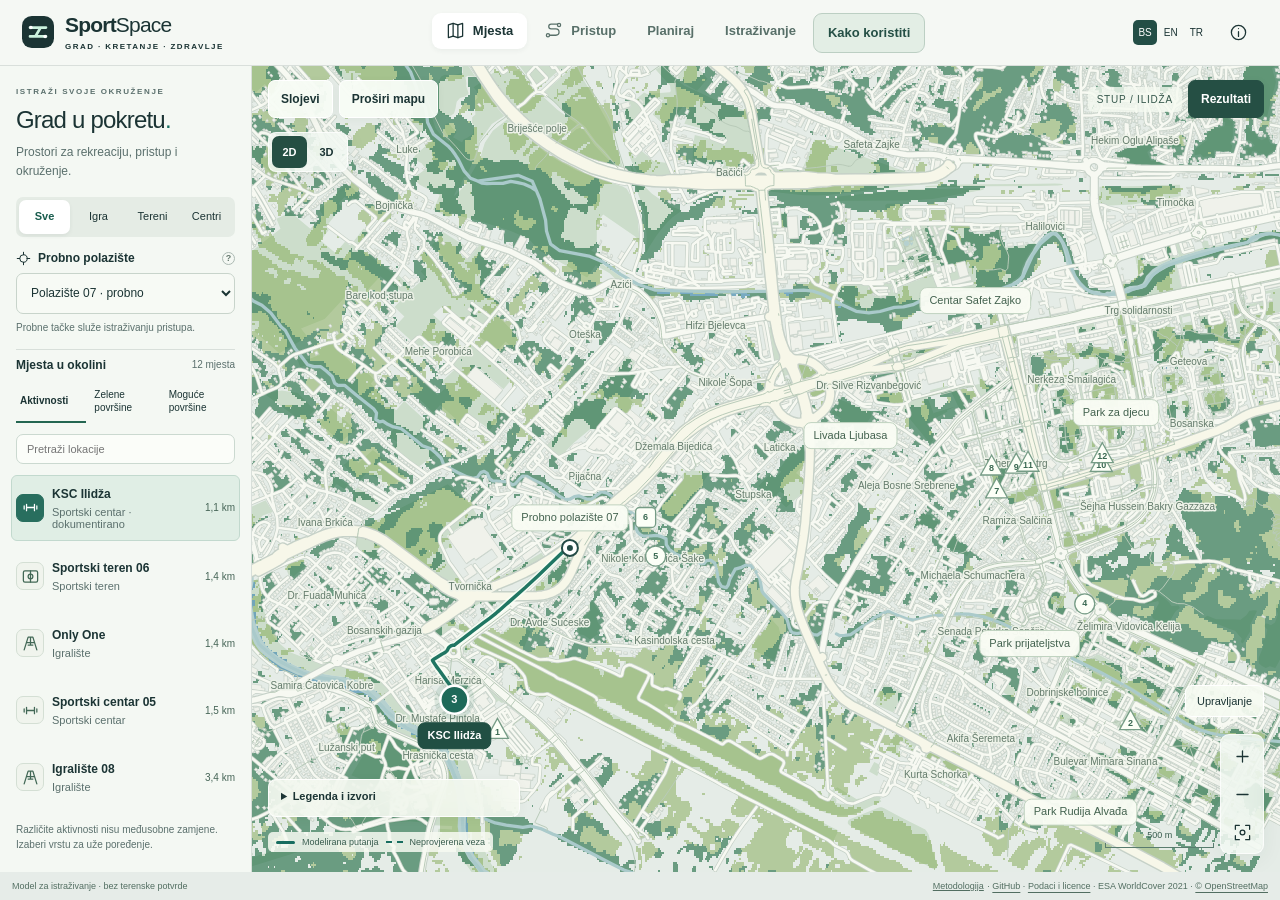
==== commit 431de2fb: "Add multilingual responsive guide to SportSpace" ====
--- a/index.html
+++ b/index.html
@@ -7,7 +7,7 @@
   <meta name="description" content="SportSpace — istraži uslove grada za svakodnevno kretanje. Prostori za aktivnost, mrežni pristup i jasna osnova svakog nalaza.">
   <title>SportSpace — grad u pokretu</title>
   <link rel="stylesheet" href="style.css"><link rel="stylesheet" href="planning.css"><link rel="stylesheet" href="environment.css">
-<link rel="stylesheet" href="layers.css"><link rel="stylesheet" href="composition.css"></head>
+<link rel="stylesheet" href="layers.css"><link rel="stylesheet" href="composition.css"><link rel="stylesheet" href="guide.css"></head>
 <body>
   <a class="skip-link" href="#placesList">Preskoči mapu na listu mesta</a>
   <header class="topbar">
@@ -78,5 +78,5 @@
 <dialog id="methodologyDialog" class="modal methodology-dialog" aria-labelledby="methodologyTitle"><div class="modal-top"><span class="eyebrow">SPORTSPACE / METODOLOGIJA</span><button type="button" class="icon-button" id="closeMethodology" aria-label="Zatvori metodologiju">✕</button></div><h2 id="methodologyTitle">Od javnih podataka<br>do razumljivog poređenja.</h2><p class="modal-lead">Istražujemo prostorne mogućnosti za aktivnost: koliko su mesta dostupna kroz modelovanu mrežu, kakvo im je vegetaciono i vodeno okruženje i kako se regionalni vazduh menja kroz godinu.</p><div class="method-chain"><span>Izvori</span>→<span>Prostorni račun</span>→<span>Poređenje modela</span>→<span>Tumačenje</span></div><section><h3>1. Podaci i vremenski preseci</h3><p><strong>OSM, 19.09.2026:</strong> 12 kandidata za aktivnost, 20 sintetičkih polazišta i 240 parova. Postojeći model daje 228 putanja; jedno polazište nema vezu. Polazišta nisu stanovnici ili stvarne korisničke adrese.</p><p><strong>ESA WorldCover 2021 v200:</strong> klasifikovan pokrivač zemljišta, nominalno 10 m. Obrađen lokalni izvod: drveće, ostale vegetacione klase, poljoprivreda, izgrađene i vodene površine. Zgrade i vodotokovi iz OSM-a daju dodatni kartografski kontekst.</p><p><strong>CAMS preko Open-Meteo, 2021:</strong> 8.760 satnih vrednosti za svaki od PM₂.₅, PM₁₀, NO₂ i O₃, ćelija 43,8° N / 18,3° E, mreža 0,1°. To je istorijski regionalni model, ne lokalna stanica. Okruženje iz 2021. povezujemo sa mrežom iz 2026; ne predstavljamo ih kao istovremeno posmatran grad.</p></section><section><h3>2. Put i vreme</h3><p>Najkraći put traži se u postojećem grafu. Vreme je dužina puta podeljena pretpostavljenom brzinom 1,2 m/s. Isprekidane spojnice do grafa ostaju posebno označene. Nepronađena veza nije dokaz stvarne neprohodnosti.</p><p>Prikaz putanje je model, a animacija otkriva njenu geometriju. Nisu snimljeno kretanje ljudi ili potvrđena navigacija.</p></section><section><h3>3. Tri modela dostupnosti</h3><p><code>Mᵢ = minⱼ tᵢⱼ</code> — vreme do najbližeg odredišta iste aktivnosti.</p><p><code>Cᵢ(T) = Σⱼ 1(tᵢⱼ ≤ T)</code> — broj odredišta unutar vremena T. Jednako udaljena mesta tretira jednako, ali ima oštar prag.</p><p><code>Pᵢ(h) = Σⱼ 2^(−tᵢⱼ / h)</code> — potencijal dostupnosti sa postepenim opadanjem. Na h minuta odredište doprinosi 0,5. Svako mesto ima težinu 1; kapacitet nije poznat. Parametar h je izbor scenarija, ne izmeren obrazac ponašanja.</p><p>Ovo su primene poznatih porodica modela, ne novi zdravstveni modeli. Osnova: <a href="https://doi.org/10.1787/c62be65d-en" target="_blank" rel="noopener">Geurs (2018), Transport Planning With Accessibility Indices in the Netherlands</a>.</p></section><section><h3>4. Vegetacija i voda</h3><p>U krugovima radijusa 100, 300 i 500 m oko tačke mesta računamo udeo validne površine piksela određene klase. Piksel pripada krugu prema svom centru; površina je ponderisana geografskom širinom. Vegetacija obuhvata klase 10, 20, 30, 90, 95 i 100; poljoprivreda (40) je odvojena. Trajna voda je klasa 80.</p><p>Drveće znači površinu klasifikovanu u klasu drveća, ne gustinu krošnji. Uz put računamo udeo dužine sa vegetacionim pikselom unutar 25 m, i 50 m za poređenje osetljivosti. Uzorkovanje je na najviše 10 m; spojnice do grafa su isključene.</p><p>Prisustvo vode ne dokazuje pristup obali, kvalitet vode ili kupanje. Vegetacija ne dokazuje hlad, vidljivost ili slobodan ulaz. Osnova klasifikacije: <a href="https://esa-worldcover.s3.eu-central-1.amazonaws.com/v200/2021/docs/WorldCover_PUM_V2.0.pdf" target="_blank" rel="noopener">WorldCover Product User Manual v2.0</a>.</p></section><section><h3>5. Kompromisi i scenariji</h3><p>Pareto izbor nema drugu prikazanu opciju iste aktivnosti koja ima kraći ili jednak put i više ili jednako vegetacije, uz bar jednu strogu prednost. To poredi dva kriterijuma bez zbirnog skora. Osnova: <a href="https://web.stanford.edu/~boyd/cvxbook/" target="_blank" rel="noopener">Boyd i Vandenberghe (2004), §4.7</a>.</p><p>Izuzimanje mesta menja skup odredišta, ne uličnu mrežu. Zajednički uslov vremena i udela vegetacije pokazuje osetljivost na izabrane pragove. Rezultati 20 probnih polazišta nisu procenti stanovništva. Ne optimizujemo alternativne trase do istog odredišta.</p></section><section><h3>6. Vazduh i 3D prikaz</h3><p>Vazduh agregiramo iz satnih podataka u mesečne, godišnje i prosečne satne profile. Jedinica je µg/m³, vreme UTC. Zimski meseci znače januar, februar i decembar iste 2021. godine. Ista regionalna ćelija važi za sva mesta; ne koristimo je da lokalno rangiramo igrališta.</p><p>3D visine zgrada dolaze iz OSM-a ili procene po etažama. Stilizovana stabla predstavljaju uzorkovane satelitske ćelije drveća: njihov broj, oblik i simbolična visina nisu inventar stabala niti model senke. Sadržajni račun koristi raster, ne nacrtane modele.</p></section><section><h3>7. Ponovljivost, licence i granice</h3><p>Računi imaju skripte, originalne ulaze, hashove i provere. CSV izvoz beleži parametre i godine. WorldCover i Open-Meteo/CAMS podaci koriste se uz CC BY 4.0 atribuciju; OSM izvedena baza zadržava ODbL. Besplatna API usluga Open-Meteo ima posebne nekomercijalne uslove. Stari stanični prepis Ilidža 2024 nije deo ovog novog javnog skupa zbog nerazrešenih prava redistribucije.</p><p>Rad koristi postojeće sekundarne podatke. Ne zahteva nova merenja; terenska i korisnička istraživanja mogu biti budući rad. Prostorni pokazatelji ne predstavljaju izmerene zdravstvene efekte. Širi okvir: <a href="https://www.who.int/europe/publications/i/item/WHO-EURO-2016-3352-43111-60341" target="_blank" rel="noopener">WHO (2016), Urban green spaces and health</a>.</p><p><a href="ENVIRONMENT-METHODS.md">Detaljan postupak i izvori</a> · <a href="DATA-LICENSE.md">Licence</a> · <a href="https://github.com/3esign/sportspace-pilot" target="_blank" rel="noopener">GitHub repozitorijum ↗</a></p><p class="env-note">Javni interfejs v0.30. Repozitorijum i stranica prikazuju ovo izdanje.</p></section><p class="modal-note">doc. dr. Semir Poturak · prof. dr. Amra Tuzović<br>University of Travnik, Faculty of Technical Sciences</p></dialog>
 
   <script src="data/sportspace-data.js"></script><script src="data/display-data.js"></script><script src="scene3d.js"></script><script src="data/environment-data.js"></script><script src="i18n-data.js"></script><script src="i18n.js"></script><script src="app.js"></script><script src="planning.js"></script><script src="access-models.js"></script><script src="environment.js"></script>
-<script src="data/green-context.js"></script><script src="data/green-candidates.js"></script><script src="layers.js"></script><script src="method24.js"></script><script src="origin-profile.js"></script><script src="data/research-data.js"></script><script src="composition.js"></script><script src="research.js"></script></body>
+<script src="data/green-context.js"></script><script src="data/green-candidates.js"></script><script src="layers.js"></script><script src="method24.js"></script><script src="origin-profile.js"></script><script src="data/research-data.js"></script><script src="composition.js"></script><script src="research.js"></script><script src="guide.js"></script></body>
 </html>
--- a/guide.css
+++ b/guide.css
@@ -0,0 +1,12 @@
+/* A readable guide beside the existing navigation, never over the resting map. */
+.main-nav .guide-trigger{border:1px solid #bccfc3;background:#e3eee5;color:#244f45;white-space:nowrap;min-height:40px}
+.main-nav .guide-trigger:hover{background:#d6e7db}.guide-trigger:focus-visible,.guide-dialog :focus-visible{outline:2px solid #286e5e;outline-offset:3px}
+.guide-dialog{width:min(780px,calc(100% - 32px));max-width:780px;max-height:90dvh;padding:0;border-radius:12px;background:#f6faf5;overscroll-behavior:contain}
+.guide-head{position:sticky;top:0;z-index:2;display:flex;align-items:center;justify-content:space-between;padding:10px 26px;background:#f6faf5f5;backdrop-filter:blur(14px);border-bottom:1px solid var(--line)}
+.guide-head .icon-button{width:44px;height:44px}.guide-body{padding:25px 30px 22px}.guide-dialog h2{font-size:clamp(25px,4vw,36px);max-width:21ch;line-height:1.15;letter-spacing:-.9px}.guide-dialog h2:focus{outline:none}
+.guide-dialog p{font-size:14px;line-height:1.7;color:#486259;margin:8px 0 14px}.guide-dialog .guide-lead{font-size:15px;max-width:68ch}.guide-question{border-left:3px solid #4d8870;padding:14px 18px;background:#e8f0e6;margin:22px 0 26px}.guide-question p{margin:6px 0 0;color:#244f45;font-size:16px;line-height:1.55}
+.guide-section-title{font-size:13px;font-weight:650;margin:20px 0 14px}.guide-steps{list-style:none;counter-reset:guide;display:grid;grid-template-columns:1fr 1fr;gap:22px 28px;padding:0;margin:0 0 24px}.guide-steps li{counter-increment:guide;position:relative;padding-left:35px}.guide-steps li::before{content:counter(guide,decimal-leading-zero);position:absolute;left:0;top:1px;font-size:13px;color:#3b785f;font-variant-numeric:tabular-nums}.guide-dialog h3{font-size:14px;line-height:1.4;font-weight:650}.guide-steps h3{margin:0 0 7px}.guide-steps p{font-size:13px;margin:0;line-height:1.7}
+.guide-dialog details{border-top:1px solid var(--line);padding:0}.guide-dialog summary{cursor:pointer;min-height:48px;padding:14px 0;font-size:14px;font-weight:600}.guide-readings{padding:0 0 8px}.guide-readings h3{margin:10px 0 0}.guide-purpose{padding-top:12px;border-top:1px solid var(--line)}.guide-purpose h3{margin-bottom:6px}.guide-dialog .guide-limit{font-size:12px;line-height:1.65;border-left:2px solid #90aa95;padding:10px 14px;background:#eaf0e7}
+.guide-actions{display:flex;flex-wrap:wrap;gap:8px}.guide-actions button{min-height:44px;padding:10px 13px;border:1px solid #bdcfc2;border-radius:6px;font-size:12px;text-align:left;background:#eff5ed}.guide-actions button:hover{background:#dfebdf}.guide-actions span{margin-left:8px}.guide-footer{padding:12px 30px 16px;border-top:1px solid var(--line);background:#f6faf5}.guide-footer button{min-height:44px;background:#254f44;color:white;padding:12px 20px;border-radius:6px;font-size:13px}
+@media(max-width:1000px){.main-nav{gap:3px}.main-nav .nav-item{font-size:11px;padding:0 5px;min-height:44px;height:44px;gap:3px}.main-nav .nav-item>span[data-icon]{display:none}.main-nav .guide-trigger{flex:1.4}.guide-dialog{max-height:calc(100dvh - 24px)}}
+@media(max-width:560px){.guide-body{padding:20px}.guide-head{padding:8px 16px}.guide-steps{grid-template-columns:1fr;gap:20px}.guide-dialog{width:calc(100% - 20px);border-radius:10px}.guide-dialog p{font-size:14px}.guide-steps p{font-size:13px}.guide-head .eyebrow{font-size:8px;letter-spacing:1px}.guide-question{padding:12px 14px}.guide-footer{padding:12px 20px}.guide-footer button{width:100%}.guide-actions{display:grid;grid-template-columns:1fr 1fr}.guide-actions button{overflow-wrap:anywhere}.guide-actions button:last-child{grid-column:1/-1}}
